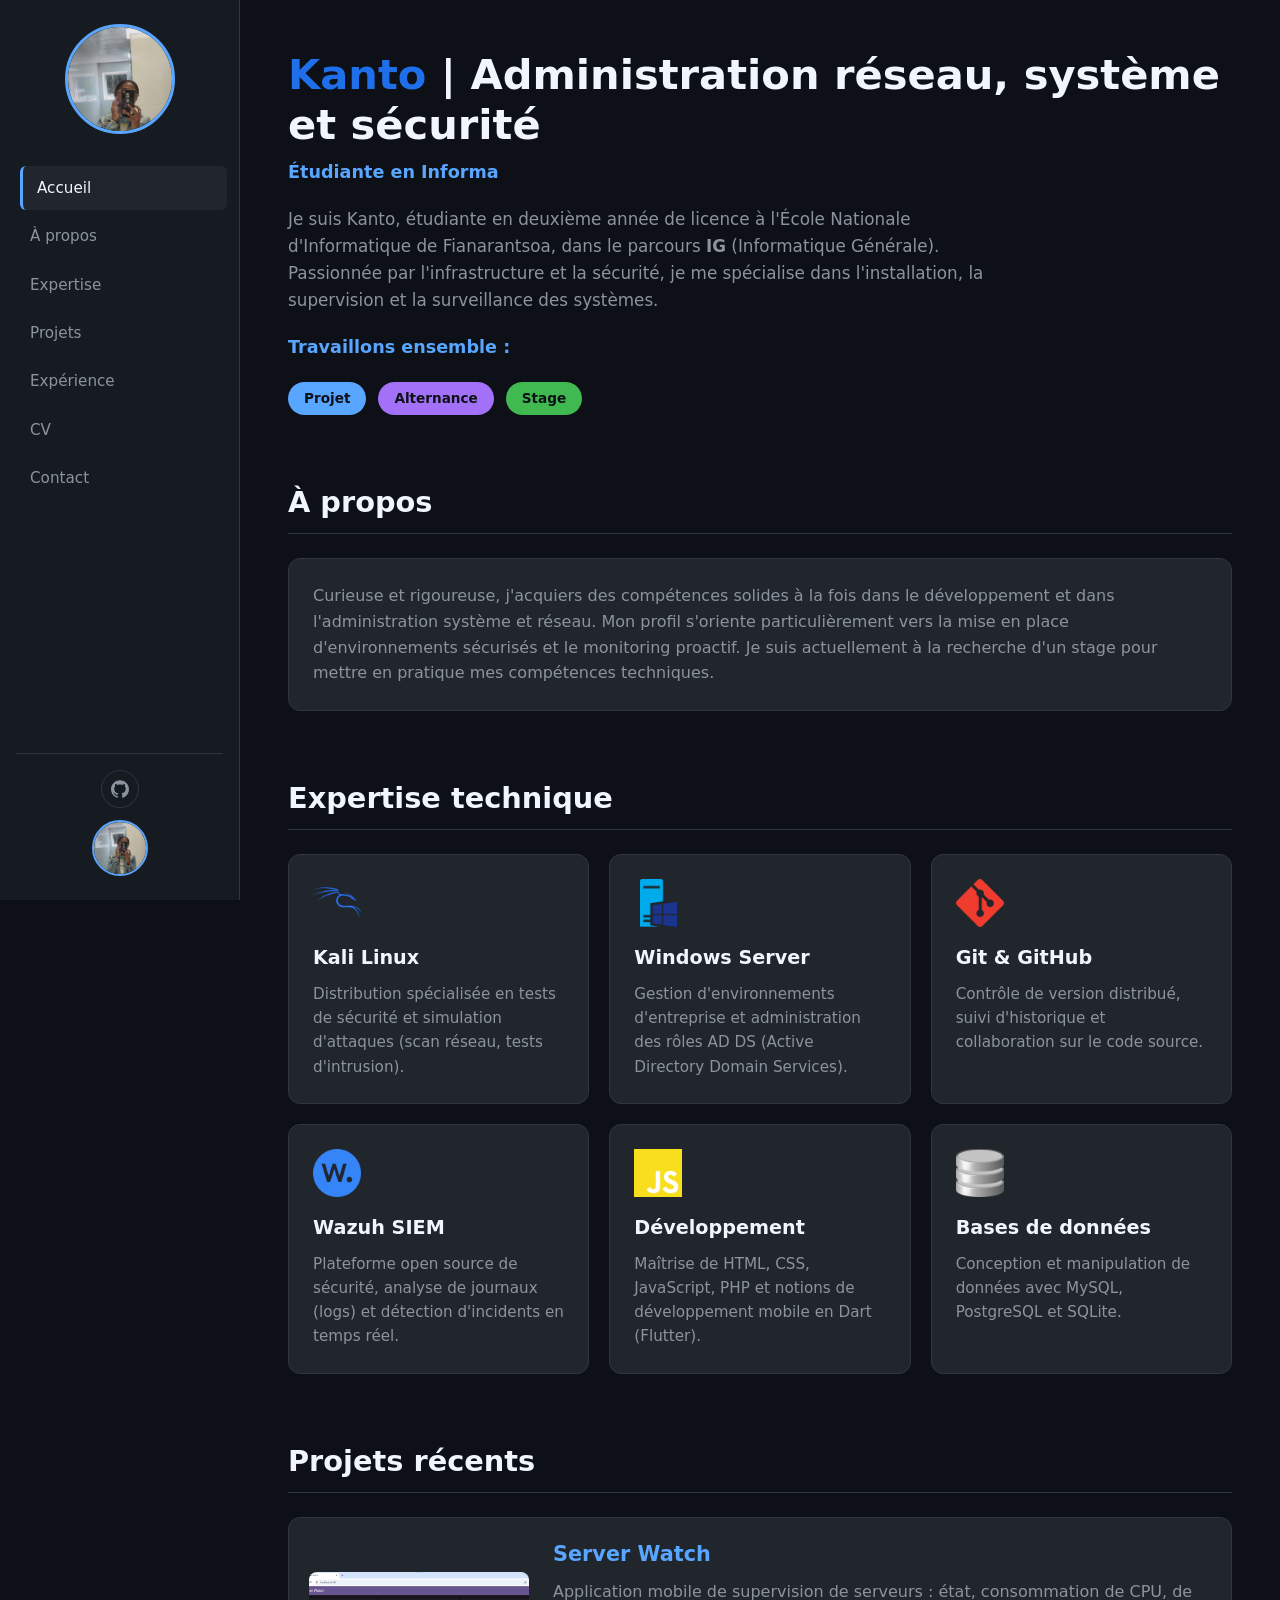
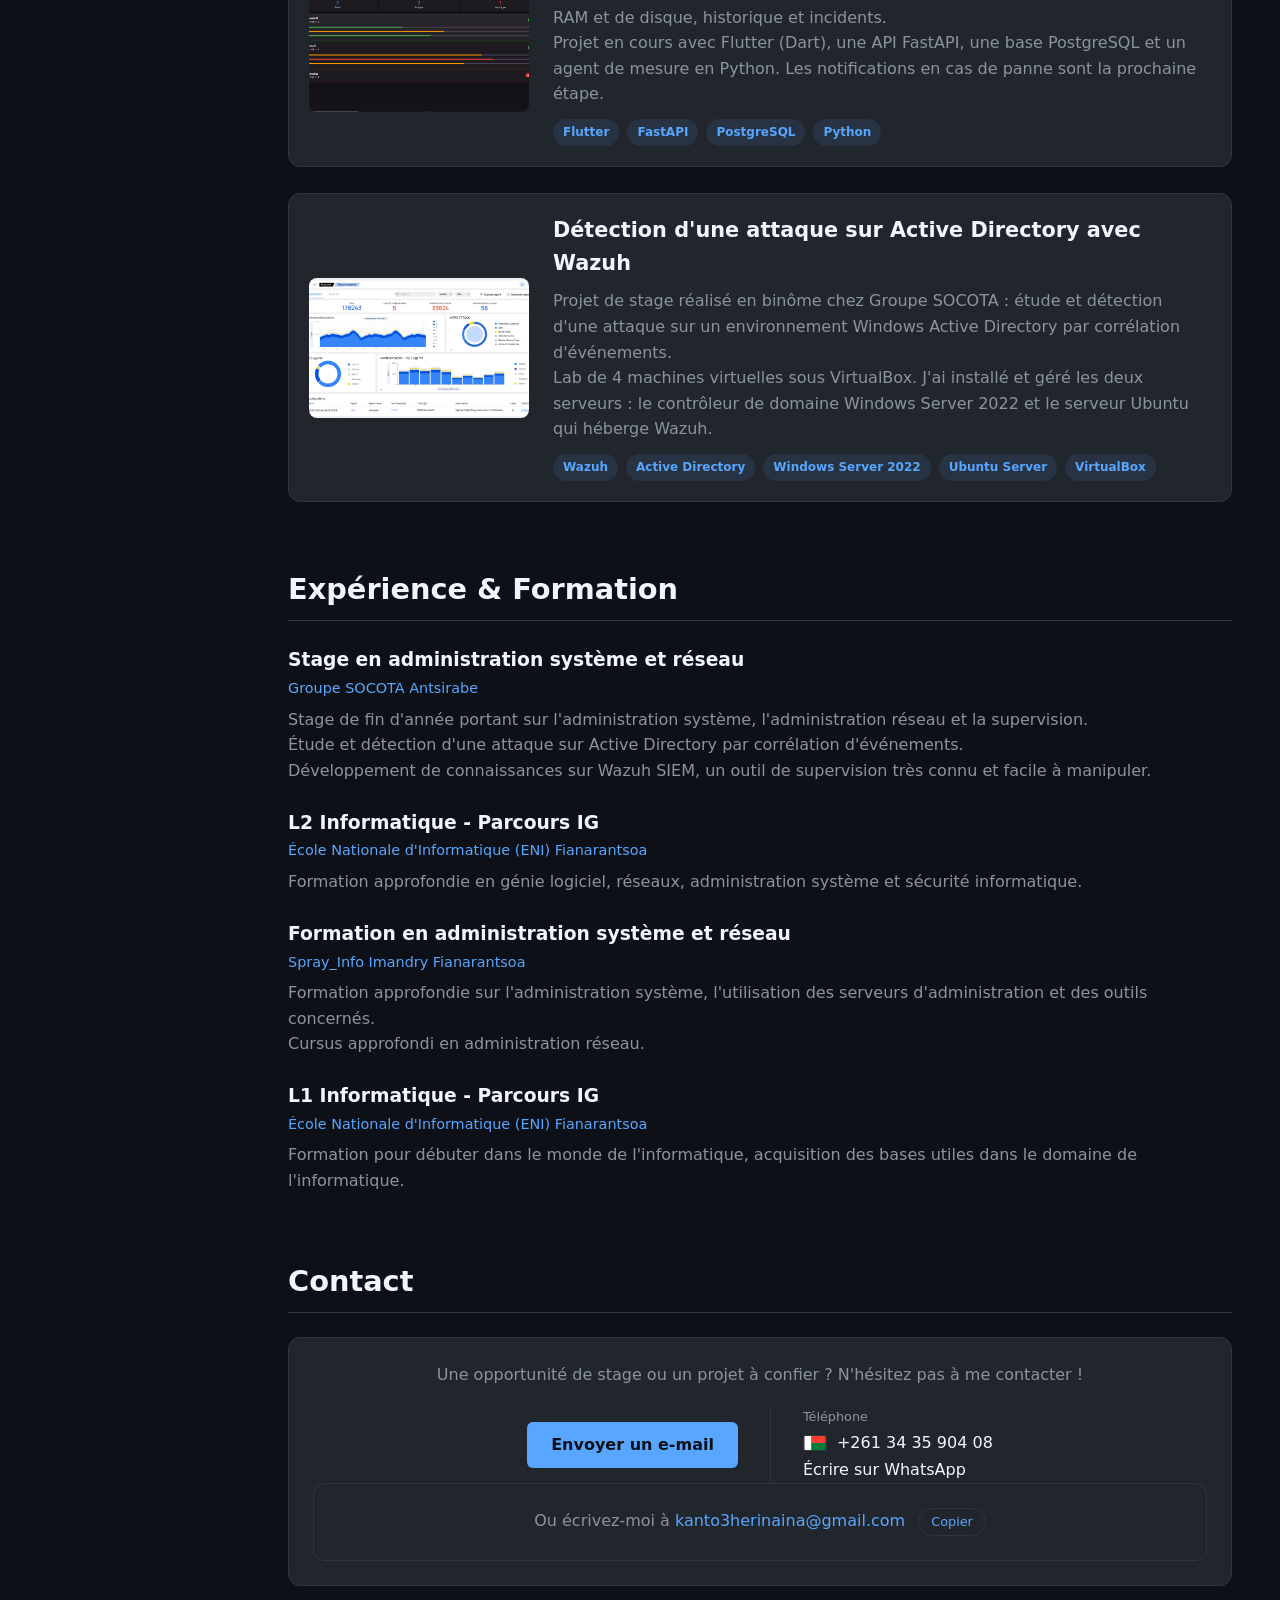
==== index.html @ 4fb8e16c "Modification avant publication" ====
<!doctype html>
<html lang="fr">
  <head>
    <meta charset="UTF-8" />
    <meta name="viewport" content="width=device-width, initial-scale=1" />
    <title>Kanto | Étudiante en Administration Système & Réseau</title>
    <link rel="icon" type="image/png" href="source/ka.png" />
    <link rel="stylesheet" href="style.css" />
  </head>
  <body>
    <!-- ===== BARRE LATÉRALE ===== -->
    <aside class="sidebar">
      <div class="sidebar-top">
        <div class="logo-name">
          <button
            class="photo-btn"
            id="photo-profil"
            aria-label="Agrandir ma photo"
          >
            <img
              src="source/photo.jpg"
              alt="Portrait de Kanto"
              class="photo"
            />
          </button>
        </div>
        <nav>
          <ul>
            <li><a href="#accueil" class="nav-link active">Accueil</a></li>
            <li><a href="#apropos" class="nav-link">À propos</a></li>
            <li><a href="#expertise" class="nav-link">Expertise</a></li>
            <li><a href="#projets" class="nav-link">Projets</a></li>
            <li><a href="#experience" class="nav-link">Expérience</a></li>
            <li><a href="source/CV.pdf" target="_blank">CV</a></li>
            <li><a href="#contact" class="nav-link">Contact</a></li>
          </ul>
        </nav>
      </div>

      <div class="sidebar-bottom">
        <ul class="social-links">
          <li>
            <a
              href="https://github.com/Sarindra20"
              target="_blank"
              rel="noopener"
              aria-label="GitHub"
            >
              <svg viewBox="0 0 24 24" aria-hidden="true">
                <path
                  d="M12 .297c-6.63 0-12 5.373-12 12 0 5.303 3.438 9.8 8.205 11.385.6.113.82-.258.82-.577 0-.285-.01-1.04-.015-2.04-3.338.724-4.042-1.61-4.042-1.61C4.422 18.07 3.633 17.7 3.633 17.7c-1.087-.744.084-.729.084-.729 1.205.084 1.838 1.236 1.838 1.236 1.07 1.835 2.809 1.305 3.495.998.108-.776.417-1.305.76-1.605-2.665-.3-5.466-1.332-5.466-5.93 0-1.31.465-2.38 1.235-3.22-.135-.303-.54-1.523.105-3.176 0 0 1.005-.322 3.3 1.23.96-.267 1.98-.399 3-.405 1.02.006 2.04.138 3 .405 2.28-1.552 3.285-1.23 3.285-1.23.645 1.653.24 2.873.12 3.176.765.84 1.23 1.91 1.23 3.22 0 4.61-2.805 5.625-5.475 5.92.42.36.81 1.096.81 2.22 0 1.606-.015 2.896-.015 3.286 0 .315.21.69.825.57C20.565 22.092 24 17.592 24 12.297c0-6.627-5.373-12-12-12"
                />
              </svg>
            </a>
          </li>
        </ul>
        <img src="source/photo.jpg" alt="Portrait de Kanto" />
      </div>
    </aside>

    <!-- ===== CONTENU PRINCIPAL ===== -->
    <main>
      <header id="accueil" class="hero-section">
        <h1>
          <span class="span">Kanto</span> | Administration réseau, système et
          sécurité
        </h1>
        <p class="subtitle" id="typing-text"></p>
        <p class="bio">
          Je suis Kanto, étudiante en deuxième année de licence à l'École
          Nationale d'Informatique de Fianarantsoa, dans le parcours
          <strong>IG</strong> (Informatique Générale). Passionnée par l'infrastructure et la sécurité, je me
          spécialise dans l'installation, la supervision et la surveillance des
          systèmes.
        </p>
        <div class="devise-bloc">
          <p class="devise-titre">Travaillons ensemble :</p>
          <div class="devise-boutons">
            <button class="btn-choix btn-projet" data-type="projet">
              Projet
            </button>
            <button class="btn-choix btn-alternance" data-type="alternance">
              Alternance
            </button>
            <button class="btn-choix btn-stage" data-type="stage">Stage</button>
          </div>
        </div>
      </header>

      <section id="apropos" class="reveal">
        <h2>À propos</h2>
        <div class="about-card">
          <p>
            Curieuse et rigoureuse, j'acquiers des compétences solides à la fois
            dans le développement et dans l'administration système et réseau.
            Mon profil s'oriente particulièrement vers la mise en place
            d'environnements sécurisés et le monitoring proactif. Je suis
            actuellement à la recherche d'un stage pour mettre en pratique mes
            compétences techniques.
          </p>
        </div>
      </section>

      <section id="expertise" class="reveal">
        <h2>Expertise technique</h2>

        <div class="grid">
          <article class="card">
            <img src="source/kali-linux (1).png" alt="Kali Linux" />
            <h3>Kali Linux</h3>
            <p>
              Distribution spécialisée en tests de sécurité et simulation
              d'attaques (scan réseau, tests d'intrusion).
            </p>
          </article>

          <article class="card">
            <img src="source/WS.png" alt="Windows Server" />
            <h3>Windows Server</h3>
            <p>
              Gestion d'environnements d'entreprise et administration des rôles
              AD DS (Active Directory Domain Services).
            </p>
          </article>

          <article class="card">
            <img src="source/git.png" alt="Git & GitHub" />
            <h3>Git & GitHub</h3>
            <p>
              Contrôle de version distribué, suivi d'historique et collaboration
              sur le code source.
            </p>
          </article>

          <article class="card">
            <img src="source/wazuh.png" alt="Wazuh" />
            <h3>Wazuh SIEM</h3>
            <p>
              Plateforme open source de sécurité, analyse de journaux (logs) et
              détection d'incidents en temps réel.
            </p>
          </article>

          <article class="card">
            <img src="source/javascript-light.png" alt="Développement" />
            <h3>Développement</h3>
            <p>
              Maîtrise de HTML, CSS, JavaScript, PHP et notions de développement
              mobile en Dart (Flutter).
            </p>
          </article>

          <article class="card">
            <img src="source/sqlitebrowser.png" alt="Bases de données" />
            <h3>Bases de données</h3>
            <p>
              Conception et manipulation de données avec MySQL, PostgreSQL et
              SQLite.
            </p>
          </article>
        </div>
      </section>

      <section id="projets" class="reveal">
        <h2>Projets récents</h2>

        <article class="project">
          <a href="server-watch.html">
            <img
              src="source/AppercuSW.png"
              alt="Aperçu du projet Server Watch"
            />
          </a>
          <div class="project-info">
            <h3><a href="server-watch.html">Server Watch</a></h3>
            <p>
              Application mobile de supervision de serveurs : état, consommation
              de CPU, de RAM et de disque, historique et incidents.
              <br />
              Projet en cours avec Flutter (Dart), une API FastAPI, une base
              PostgreSQL et un agent de mesure en Python. Les notifications en
              cas de panne sont la prochaine étape.
            </p>
            <div class="tags">
              <span>Flutter</span>
              <span>FastAPI</span>
              <span>PostgreSQL</span>
              <span>Python</span>
            </div>
          </div>
        </article>
        <br />
        <article class="project">
          <img
            src="source/wazuhD.png"
            alt="Tableau de bord Wazuh pendant la détection d'une attaque"
          />
          <div class="project-info">
            <h3>Détection d'une attaque sur Active Directory avec Wazuh</h3>
            <p>
              Projet de stage réalisé en binôme chez Groupe SOCOTA : étude et
              détection d'une attaque sur un environnement Windows Active
              Directory par corrélation d'événements.
              <br />
              Lab de 4 machines virtuelles sous VirtualBox. J'ai installé et
              géré les deux serveurs : le contrôleur de domaine Windows Server
              2022 et le serveur Ubuntu qui héberge Wazuh.
            </p>
            <div class="tags">
              <span>Wazuh</span>
              <span>Active Directory</span>
              <span>Windows Server 2022</span>
              <span>Ubuntu Server</span>
              <span>VirtualBox</span>
            </div>
          </div>
        </article>
      </section>

      <section id="experience" class="reveal">
        <h2>Expérience & Formation</h2>
        <div class="timeline">
          <div class="timeline-item" style="margin-bottom: 24px">
            <h3>Stage en administration système et réseau</h3>
            <a href="http://www.groupesocota.com">
              <span class="date" style="color: var(--accent); font-size: 0.9rem"
                >Groupe SOCOTA Antsirabe</span
              >
            </a>
            <p style="color: var(--texte-doux); margin-top: 6px">
              Stage de fin d'année portant sur l'administration système,
              l'administration réseau et la supervision.
              <br />
              Étude et détection d'une attaque sur Active Directory par
              corrélation d'événements.
              <br />
              Développement de connaissances sur Wazuh SIEM, un outil de
              supervision très connu et facile à manipuler.
            </p>
          </div>

          <div class="timeline-item" style="margin-bottom: 24px">
            <h3>L2 Informatique - Parcours IG</h3>
            <a href="https://eni.mg/">
              <span class="date" style="color: var(--accent); font-size: 0.9rem"
                >École Nationale d'Informatique (ENI) Fianarantsoa</span
              >
            </a>
            <p style="color: var(--texte-doux); margin-top: 6px">
              Formation approfondie en génie logiciel, réseaux, administration
              système et sécurité informatique.
            </p>
          </div>

          <div class="timeline-item" style="margin-bottom: 24px">
            <h3>Formation en administration système et réseau</h3>
            <span class="date" style="color: var(--accent); font-size: 0.9rem"
              >Spray_Info Imandry Fianarantsoa</span
            >
            <p style="color: var(--texte-doux); margin-top: 6px">
              Formation approfondie sur l'administration système, l'utilisation
              des serveurs d'administration et des outils concernés.
              <br />Cursus approfondi en administration réseau.
            </p>
          </div>

          <div class="timeline-item">
            <h3>L1 Informatique - Parcours IG</h3>
            <a href="https://eni.mg/">
              <span class="date" style="color: var(--accent); font-size: 0.9rem"
                >École Nationale d'Informatique (ENI) Fianarantsoa</span
              >
            </a>
            <p style="color: var(--texte-doux); margin-top: 6px">
              Formation pour débuter dans le monde de l'informatique,
              acquisition des bases utiles dans le domaine de l'informatique.
            </p>
          </div>
        </div>
      </section>

      <section id="contact" class="reveal">
        <h2>Contact</h2>
        <div class="contact-box">
          <p>
            Une opportunité de stage ou un projet à confier ? N'hésitez pas à me
            contacter !
          </p>

          <div class="contact-actions">
            <a href="mailto:kanto@gmail.com" class="btn-contact"
              >Envoyer un e-mail</a
            >
            <div class="tel_class">
              <span>Téléphone</span>

              <a href="tel:+261343590408">
                <svg
                  class="flag"
                  viewBox="0 0 30 20"
                  aria-label="Drapeau de Madagascar"
                  role="img"
                >
                  <rect width="10" height="20" fill="#ffffff" />
                  <rect x="10" width="20" height="10" fill="#fc3d32" />
                  <rect x="10" y="10" width="20" height="10" fill="#007e3a" />
                </svg>
                +261 34 35 904 08
              </a>

              <!-- <a href="tel:+261331815245">
                <svg
                  class="flag"
                  viewBox="0 0 30 20"
                  aria-label="Drapeau de Madagascar"
                  role="img"
                >
                  <rect width="10" height="20" fill="#ffffff" />
                  <rect x="10" width="20" height="10" fill="#fc3d32" />
                  <rect x="10" y="10" width="20" height="10" fill="#007e3a" />
                </svg>
                +261 33 18 152 45
              </a> -->
              <a
                href="https://wa.me/261343590408"
                target="_blank"
                rel="noopener"
                class="btn-whatsapp"
              >
                Écrire sur WhatsApp
              </a>
            </div>
          </div>

          <div class="contact-box">
            <p class="contact-secours">
              Ou écrivez-moi à
              <a href="mailto:kanto3heriniaina@gmail.com" id="adresse-mail"
                >kanto3herinaina@gmail.com</a
              >
              <button type="button" id="copier-mail" class="btn-copier">
                Copier
              </button>
            </p>
          </div>
        </div>
      </section>
    </main>
    <dialog id="photo-modal" class="photo-modal" aria-label="Photo agrandie">
      <button class="photo-close" aria-label="Fermer">×</button>
      <img src="source/photo.jpg" alt="Portrait de Kanto" />
    </dialog>
    <dialog
      id="contact-modal"
      class="contact-modal"
      aria-labelledby="modal-titre"
    >
      <div class="modal-contenu">
        <button type="button" class="modal-close" aria-label="Fermer">×</button>
        <h3 id="modal-titre"></h3>
        <p id="modal-intro"></p>
        <form id="modal-form">
          <div id="modal-champs"></div>
          <button type="submit" class="btn-contact">Préparer mon e-mail</button>
        </form>
      </div>
    </dialog>
    <!-- Fichier JavaScript externe -->
    <script src="script.js"></script>
  </body>
</html>
---- style.css ----
/* ===== 1. VARIABLES & CONFIGURATION ===== */
:root {
  --fond: #0d1117;
  --fond-barre: #161b22;
  --carte: #21262d;
  --bordure: #30363d;
  --texte: #f0f6fc;
  --texte-doux: #8b949e;
  --accent: #58a6ff;
  --accent-hover: #1f6feb;
  --largeur-barre: 240px;
}
.span {
  color: #1f6feb;
}
/* ===== 2. BASE ===== */
* {
  box-sizing: border-box;
  margin: 0;
  padding: 0;
}

html {
  scroll-behavior: smooth;
}

body {
  background: var(--fond);
  color: var(--texte);
  font-family:
    "Segoe UI",
    system-ui,
    -apple-system,
    sans-serif;
  line-height: 1.6;
}

a {
  color: var(--accent);
  text-decoration: none;
}

a:hover {
  text-decoration: underline;
}

img {
  max-width: 100%;
  display: block;
}

ul {
  list-style: none;
}

/* ===== 3. BARRE LATÉRALE ===== */
.sidebar {
  position: fixed;
  top: 0;
  left: 0;
  width: var(--largeur-barre);
  height: 100vh;
  background: var(--fond-barre);
  border-right: 1px solid var(--bordure);
  display: flex;
  flex-direction: column;
  justify-content: space-between;
  padding: 24px 16px;
  z-index: 100;
}

.logo-name {
  font-size: 1.25rem;
  font-weight: bold;
  color: var(--texte);
  margin-bottom: 32px;
  text-align: center;
  letter-spacing: 1px;
}
.photo {
  width: 110px;
  height: 110px;
  border-radius: 50%; /* forme ronde */
  object-fit: cover; /* remplit le cercle sans déformer la photo */
  object-position: center top; /* garde le visage cadré en haut */
  border: 3px solid var(--accent);
  margin: 0 auto; /* centre la photo dans la barre */
}

.sidebar nav li a {
  display: block;
  padding: 10px 14px;
  color: var(--texte-doux);
  font-size: 0.95rem;
  border-radius: 6px;
  margin-bottom: 4px;
  transition: all 0.2s ease;
}

.sidebar nav li a:hover,
.sidebar nav li a.active {
  color: var(--texte);
  background: var(--carte);
  text-decoration: none;
  transform: translateX(4px);
  border-left: 3px solid var(--accent);
}

.sidebar-bottom {
  text-align: center;
  border-top: 1px solid var(--bordure);
  padding-top: 16px;
}

.social-links {
  display: flex;
  justify-content: center;
  gap: 12px;
  margin-bottom: 12px;
}

.social-links a {
  font-size: 0.85rem;
  color: var(--texte-doux);
}

.social-links a:hover {
  color: var(--accent);
}
.social-links a {
  display: flex;
  align-items: center;
  justify-content: center;
  width: 38px;
  height: 38px;
  border: 1px solid var(--bordure);
  border-radius: 50%;
  transition: color 0.2s, border-color 0.2s, transform 0.2s;
}

.social-links a:hover {
  border-color: var(--accent);
  transform: translateY(-2px);
  text-decoration: none;
}

.social-links svg {
  width: 18px;
  height: 18px;
  fill: currentColor;   /* le logo prend la couleur du lien */
}
.sidebar-bottom img {
  width: 56px;
  height: 56px;
  margin: 0 auto;
  border-radius: 50%;
  object-fit: cover;
  border: 2px solid var(--accent);
}

/* ===== 4. CONTENU PRINCIPAL ===== */
main {
  margin-left: var(--largeur-barre);
  max-width: 1100px;
  padding: 50px 48px;
}

.hero-section h1 {
  font-size: clamp(1.8rem, 3.5vw, 2.6rem);
  line-height: 1.2;
  font-weight: 700;
  margin-bottom: 8px;
  color: var(--texte);
}

.subtitle {
  color: var(--accent);
  font-weight: 600;
  font-size: 1.1rem;
  margin-bottom: 20px;
  min-height: 1.6rem; /* Empêche le texte de sauter pendant l'animation */
}

.bio {
  color: var(--texte-doux);
  font-size: 1.05rem;
  max-width: 70ch;
  margin-bottom: 16px;
}

.devise {
  color: var(--accent);
  font-weight: 500;
  font-size: 1.1rem;
  margin-top: 12px;
}

section {
  margin-top: 64px;
}

h2 {
  font-size: 1.8rem;
  margin-bottom: 24px;
  border-bottom: 1px solid var(--bordure);
  padding-bottom: 8px;
}

/* ===== ANIMATION DE DÉFILEMENT (REVEAL) ===== */
.reveal {
  opacity: 0;
  transform: translateY(30px);
  transition:
    opacity 0.8s ease-out,
    transform 0.8s ease-out;
}

.reveal.active {
  opacity: 1;
  transform: translateY(0);
}

/* ===== 5. EXPERTISE : Grille de cartes ===== */
.grid {
  display: grid;
  grid-template-columns: repeat(auto-fit, minmax(280px, 1fr));
  gap: 20px;
}

.card {
  background: var(--carte);
  border: 1px solid var(--bordure);
  border-radius: 12px;
  padding: 24px;
  text-align: left;
  transition:
    transform 0.2s ease,
    border-color 0.2s ease;
}

.card:hover {
  transform: translateY(-4px);
  border-color: var(--accent);
}

.card img {
  width: 48px;
  height: 48px;
  margin-bottom: 16px;
  object-fit: contain;
}

.card h3 {
  margin-bottom: 8px;
  font-size: 1.2rem;
}

.card p {
  color: var(--texte-doux);
  font-size: 0.95rem;
}

/* ===== 6. PROJETS ===== */
.project {
  display: flex;
  gap: 24px;
  align-items: center;
  background: var(--carte);
  border: 1px solid var(--bordure);
  border-radius: 12px;
  padding: 20px;
  transition: border-color 0.2s ease;
}

.project:hover {
  border-color: var(--accent);
}

.project img {
  width: 220px;
  height: 140px;
  object-fit: cover;
  flex-shrink: 0;
  border-radius: 8px;
}

.project-info h3 {
  margin-bottom: 8px;
  font-size: 1.3rem;
}

.project-info p {
  color: var(--texte-doux);
  margin-bottom: 12px;
}

.tags {
  display: flex;
  gap: 8px;
  flex-wrap: wrap;
}

.tags span {
  background: rgba(88, 166, 255, 0.1);
  color: var(--accent);
  font-size: 0.75rem;
  padding: 4px 10px;
  border-radius: 20px;
  font-weight: 600;
}

/* ===== STYLES COMPLÉMENTAIRES ===== */
.about-card,
.contact-box {
  background: var(--carte);
  border: 1px solid var(--bordure);
  padding: 24px;
  border-radius: 12px;
  color: var(--texte-doux);
}

.contact-box {
  text-align: center;
}

.btn-contact {
  display: inline-block;
  margin-top: 16px;
  background: var(--accent);
  color: #0d1117;
  padding: 10px 24px;
  border-radius: 6px;
  font-weight: 600;
  transition: background 0.2s;
}

.btn-contact:hover {
  background: #79c0ff;
  text-decoration: none;
}
.contact-actions {
  display: flex;
  justify-content: center;
  align-items: center;
  gap: 32px;
  flex-wrap: wrap;            /* passe en colonne si l'écran est étroit */
  margin-top: 20px;
}

.contact-actions .btn-contact {
  margin-top: 0;              /* annule l'ancien espace au-dessus du bouton */
}

.tel_class {
  display: flex;
  flex-direction: column;
  gap: 2px;
  padding-left: 32px;
  border-left: 1px solid var(--bordure);   /* trait de séparation */
  text-align: left;
}

.tel_class span {
  color: var(--texte-doux);
  font-size: 0.8rem;
}

.tel_class a {
  display: flex;
  align-items: center;
  gap: 10px;                 /* espace entre le drapeau et le numéro */
  color: var(--texte);
  font-weight: 500;
}

.flag {
  width: 24px;
  height: 16px;
  border-radius: 2px;
  border: 1px solid var(--bordure);   /* le blanc reste visible sur fond sombre */
  flex-shrink: 0;
}

.tel_class a:hover {
  color: var(--accent);
}
/* ===== 7. RESPONSIVE MOBILE ===== */
@media (max-width: 890px) {
  .sidebar {
    position: sticky; /* reste collée en haut quand on défile */
    top: 0;
    width: 100%;
    height: auto;
    flex-direction: row;
    align-items: center;
    border-right: none;
    border-bottom: 1px solid var(--bordure);
    padding: 12px 20px;
    z-index: 100; /* passe au-dessus du contenu */
  }
  .photo {
    width: 44px;
    height: 44px;
    border-width: 2px;
  }
  /* évite que le titre d'une section soit caché sous la barre après un clic sur le menu */
  section,
  header {
    scroll-margin-top: 90px;
  }
  .logo-name {
    margin-bottom: 0;
  }

  .sidebar nav ul {
    display: flex;
    gap: 12px;
    flex-wrap: wrap;
  }

  .sidebar-bottom {
    display: none;
  }

  main {
    margin-left: 0;
    padding: 32px 20px;
  }

  .project {
    flex-direction: column;
    align-items: flex-start;
  }

  .project img {
    width: 100%;
    height: auto;
  }

    .project > a {
    width: 100%;
  }
}
.project > a {
  flex-shrink: 0;
}
/* ===== PHOTO AGRANDIE ===== */
.photo-btn {
  display: block;
  margin: 0 auto;
  padding: 0;
  background: none;
  border: none;
  border-radius: 50%;
  cursor: zoom-in;
}

.photo-btn:focus-visible {
  outline: 2px solid var(--accent);
  outline-offset: 4px;
}

.photo-modal {
  margin: auto;          /* nécessaire : ton reset "* { margin: 0 }" le décale sinon */
  padding: 0;
  border: none;
  background: transparent;
  overflow: visible;     /* laisse le bouton de fermeture dépasser du cadre */
}

.photo-modal::backdrop {
  background: rgba(0, 0, 0, 0.8);
}

.photo-modal img {
  display: block;
  width: min(90vw, 420px);
  max-height: 80vh;
  object-fit: cover;
  border-radius: 16px;
  border: 3px solid var(--accent);
}

.photo-close {
  position: absolute;
  top: -14px;
  right: -14px;
  width: 36px;
  height: 36px;
  border-radius: 50%;
  border: 1px solid var(--bordure);
  background: var(--carte);
  color: var(--texte);
  font-size: 1.4rem;
  line-height: 1;
  cursor: pointer;
  transition: color 0.2s, border-color 0.2s;
}

.photo-close:hover,
.photo-close:focus-visible {
  color: var(--accent);
  border-color: var(--accent);
}
/* ===== BOUTONS PROJET / ALTERNANCE / STAGE ===== */
.devise-bloc {
  margin-top: 20px;
}

.devise-titre {
  color: var(--accent);
  font-weight: 600;
  font-size: 1.1rem;
  margin-bottom: 20px;
}

.devise-boutons {
  display: flex;
  flex-wrap: wrap;
  gap: 12px;
}

.btn-choix {
  padding: 6px 16px;
  border: none;
  border-radius: 999px;
  font: inherit;
  font-size: 0.85rem;
  font-weight: 600;
  color: #0d1117;
  cursor: pointer;
  transition: transform 0.2s, box-shadow 0.2s;
}

.btn-choix:hover {
  transform: translateY(-3px);
}

.btn-choix:focus-visible {
  outline: 2px solid var(--texte);
  outline-offset: 3px;
}

.btn-projet     { background: #58a6ff; }
.btn-alternance { background: #a371f7; }
.btn-stage      { background: #3fb950; }

.btn-projet:hover     { box-shadow: 0 6px 18px rgba(88, 166, 255, 0.35); }
.btn-alternance:hover { box-shadow: 0 6px 18px rgba(163, 113, 247, 0.35); }
.btn-stage:hover      { box-shadow: 0 6px 18px rgba(63, 185, 80, 0.35); }

/* ===== FENÊTRE DU FORMULAIRE ===== */
.contact-modal {
  margin: auto;
  padding: 0;
  width: min(92vw, 520px);
  max-height: 90vh;
  background: var(--carte);
  color: var(--texte);
  border: 1px solid var(--bordure);
  border-radius: 14px;
  overflow: hidden;
}

.contact-modal::backdrop {
  background: rgba(0, 0, 0, 0.75);
}

.modal-contenu {
  position: relative;
  max-height: 90vh;
  overflow-y: auto;
  padding: 28px 24px 24px;
  border-top: 4px solid var(--couleur-modal, var(--accent));
}

.modal-contenu h3 {
  margin-bottom: 6px;
  padding-right: 36px;
}

#modal-intro {
  color: var(--texte-doux);
  margin-bottom: 18px;
  font-size: 0.95rem;
}

.modal-close {
  position: absolute;
  top: 14px;
  right: 14px;
  width: 34px;
  height: 34px;
  border-radius: 50%;
  border: 1px solid var(--bordure);
  background: var(--fond-barre);
  color: var(--texte);
  font-size: 1.3rem;
  line-height: 1;
  cursor: pointer;
}

.modal-close:hover,
.modal-close:focus-visible {
  color: var(--accent);
  border-color: var(--accent);
}

.champ {
  display: flex;
  flex-direction: column;
  gap: 4px;
  margin-bottom: 14px;
}

.champ label {
  font-size: 0.88rem;
  color: var(--texte-doux);
}

.champ input,
.champ textarea {
  padding: 10px 12px;
  background: var(--fond);
  color: var(--texte);
  border: 1px solid var(--bordure);
  border-radius: 8px;
  font: inherit;
}

.champ input:focus,
.champ textarea:focus {
  outline: none;
  border-color: var(--couleur-modal, var(--accent));
}

.champ textarea {
  min-height: 90px;
  resize: vertical;
}

#modal-form .btn-contact {
  border: none;
  cursor: pointer;
  font: inherit;
  font-weight: 600;
  background: var(--couleur-modal, var(--accent));
}

.btn-copier {
  margin-left: 8px;
  padding: 3px 12px;
  background: transparent;
  color: var(--accent);
  border: 1px solid var(--bordure);
  border-radius: 999px;
  font: inherit;
  font-size: 0.8rem;
  cursor: pointer;
  transition: border-color 0.2s;
}

.btn-copier:hover {
  border-color: var(--accent);
}

/* ===== LIEN WHATSAPP ===== */
.tel_class a.lien-whatsapp {
  align-self: center;           /* centre le mot dans la colonne des numéros */
  margin-top: 8px;
  color: #25d366;               /* vert de WhatsApp, pour le repérer */
  font-size: 0.9rem;
  font-weight: 600;
  text-align: center;
}

.tel_class a.lien-whatsapp:hover {
  color: #3ddc7a;
  text-decoration: underline;
}
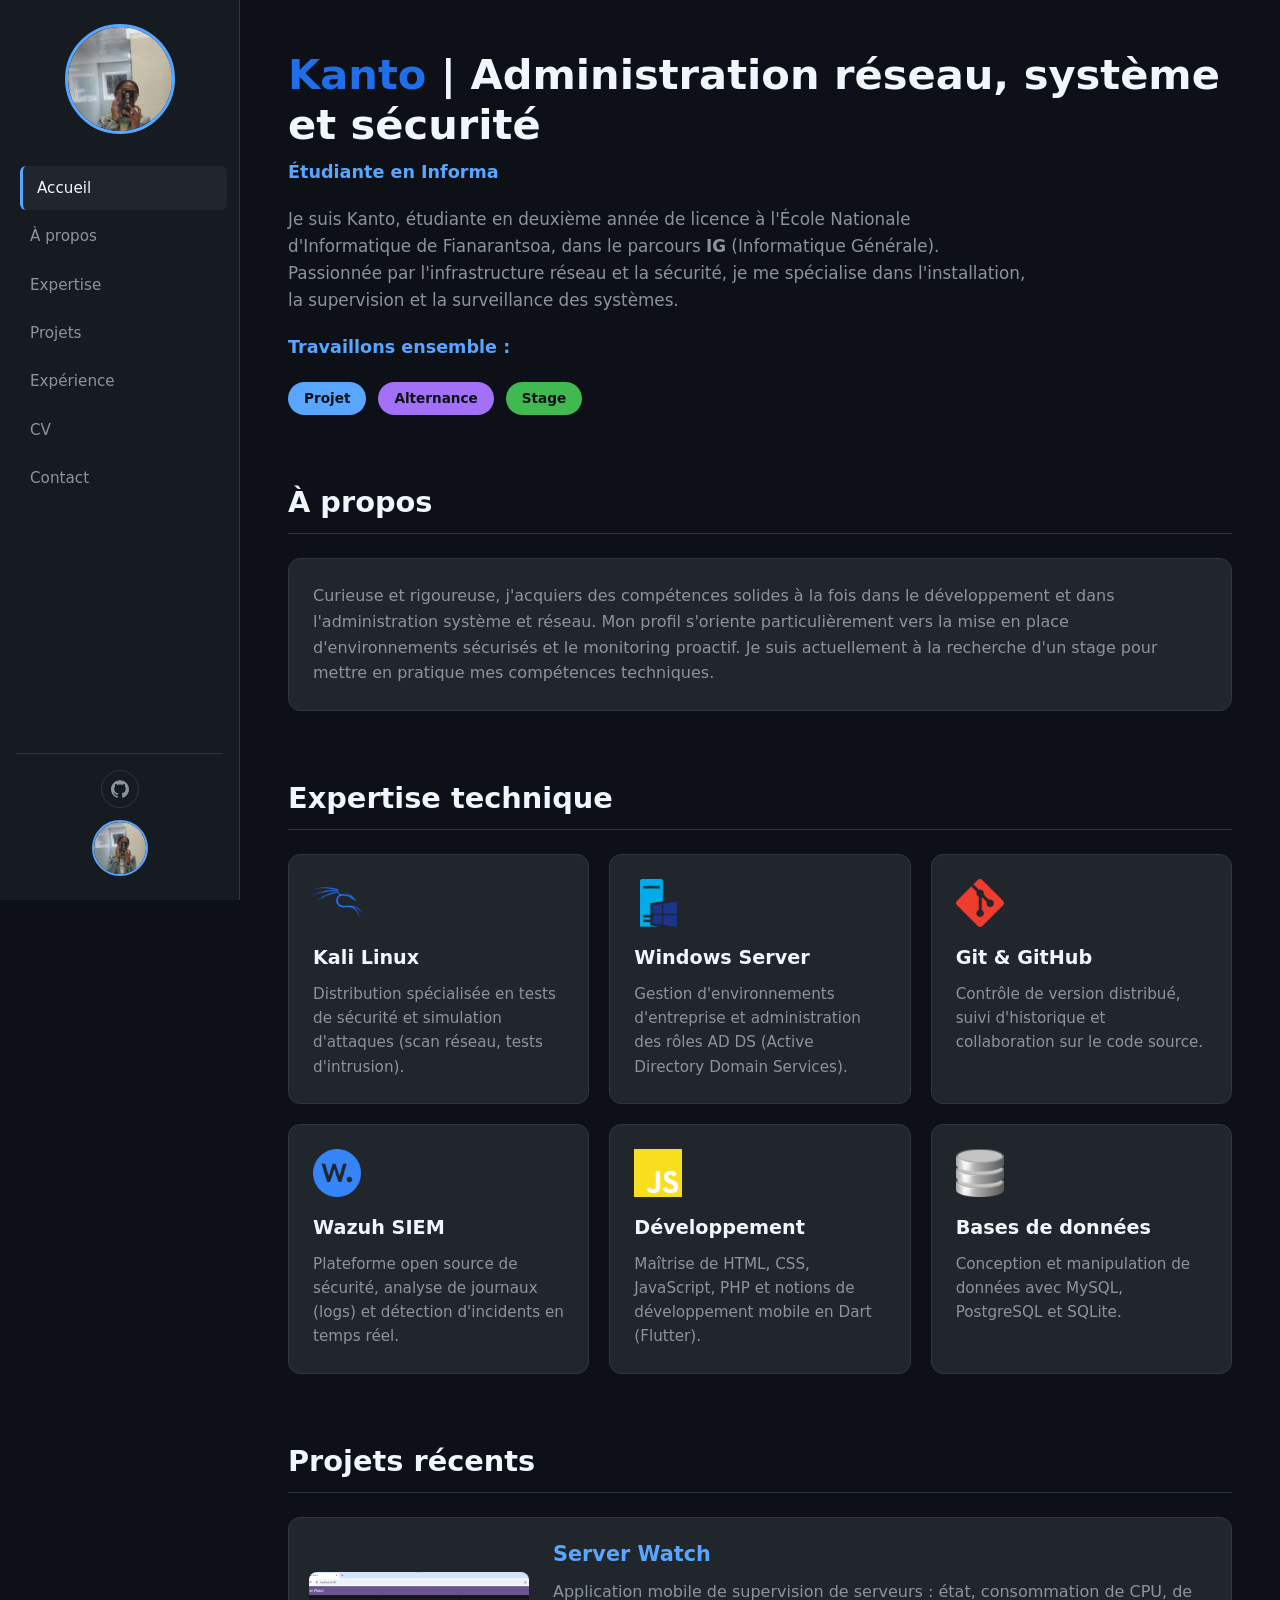
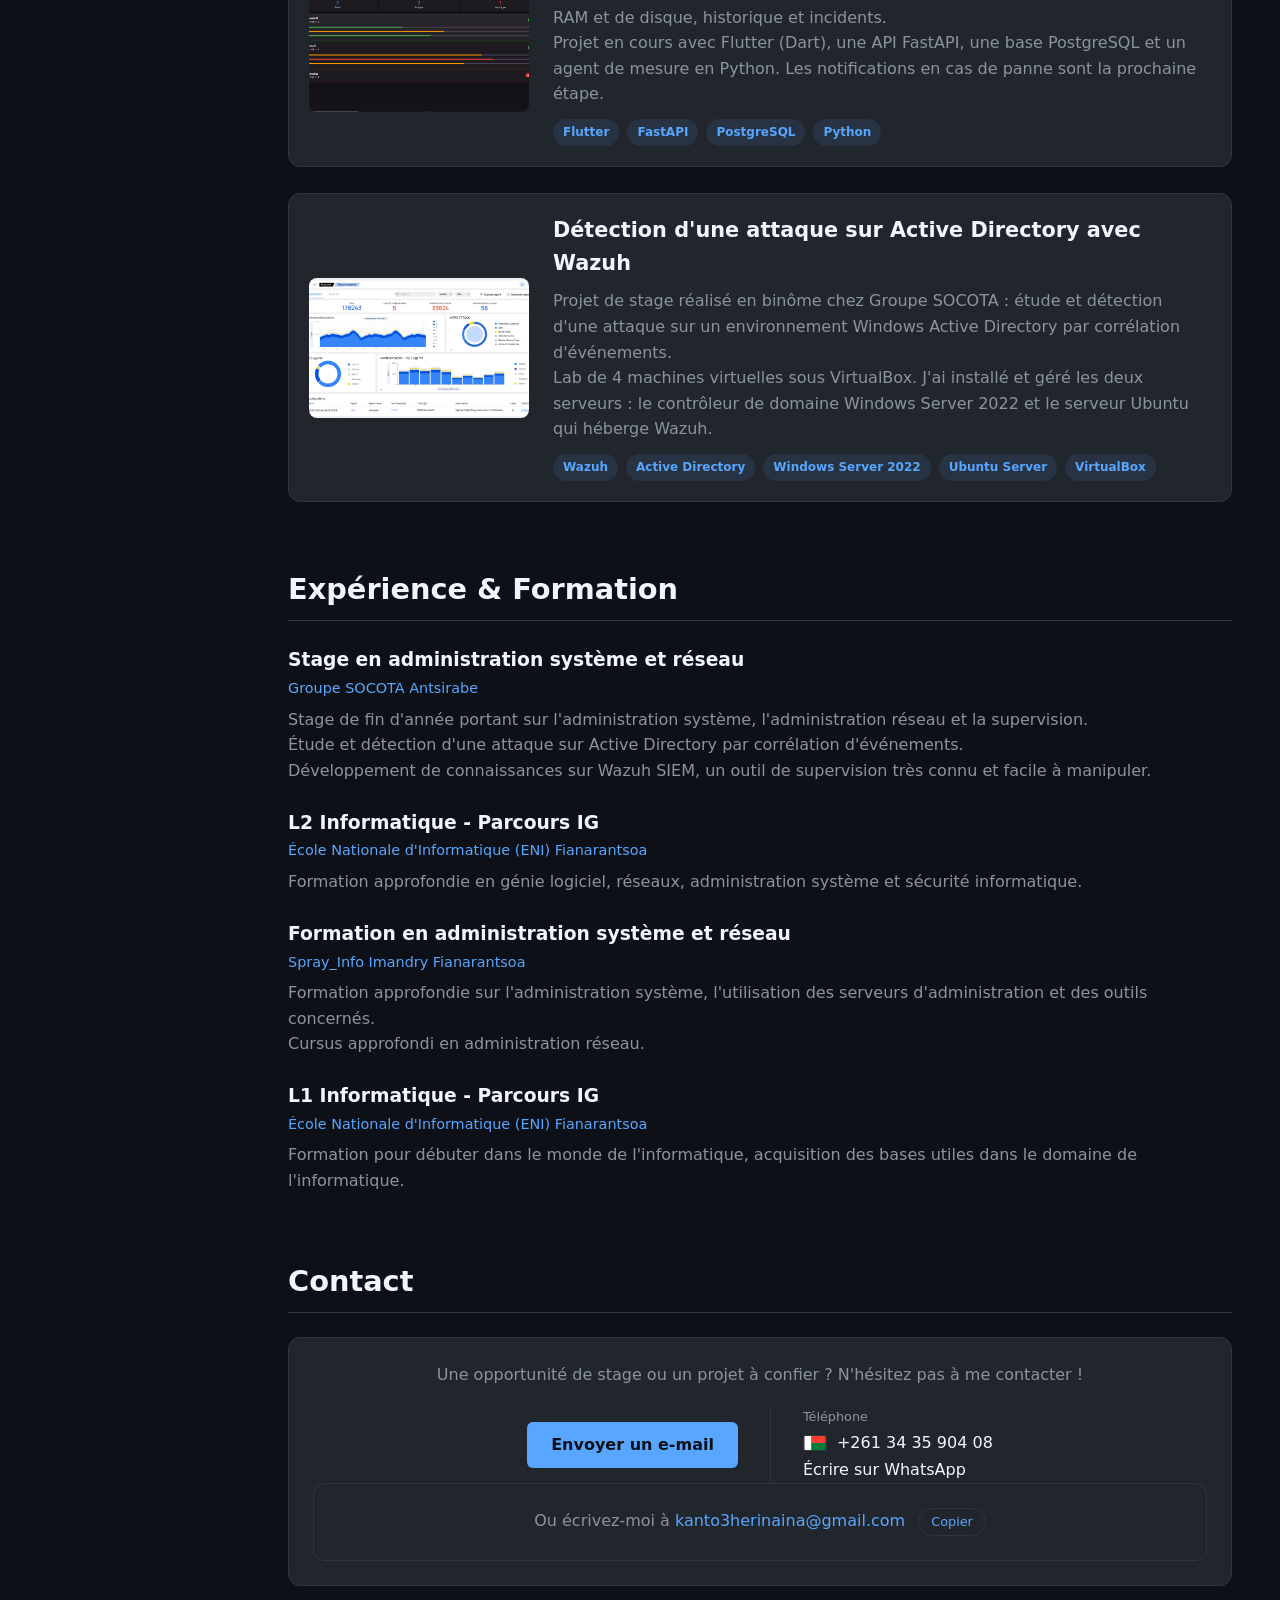
==== commit dc499917: "Modification avant publication" ====
--- a/index.html
+++ b/index.html
@@ -3,7 +3,7 @@
   <head>
     <meta charset="UTF-8" />
     <meta name="viewport" content="width=device-width, initial-scale=1" />
-    <title>Kanto | Étudiante en Administration Système & Réseau</title>
+    <title>Kanto | Étudiante en Administration Système, Réseau et Sécurité</title>
     <link rel="icon" type="image/png" href="source/ka.png" />
     <link rel="stylesheet" href="style.css" />
   </head>
@@ -69,7 +69,7 @@
         <p class="bio">
           Je suis Kanto, étudiante en deuxième année de licence à l'École
           Nationale d'Informatique de Fianarantsoa, dans le parcours
-          <strong>IG</strong> (Informatique Générale). Passionnée par l'infrastructure et la sécurité, je me
+          <strong>IG</strong> (Informatique Générale). Passionnée par l'infrastructure réseau et la sécurité, je me
           spécialise dans l'installation, la supervision et la surveillance des
           systèmes.
         </p>
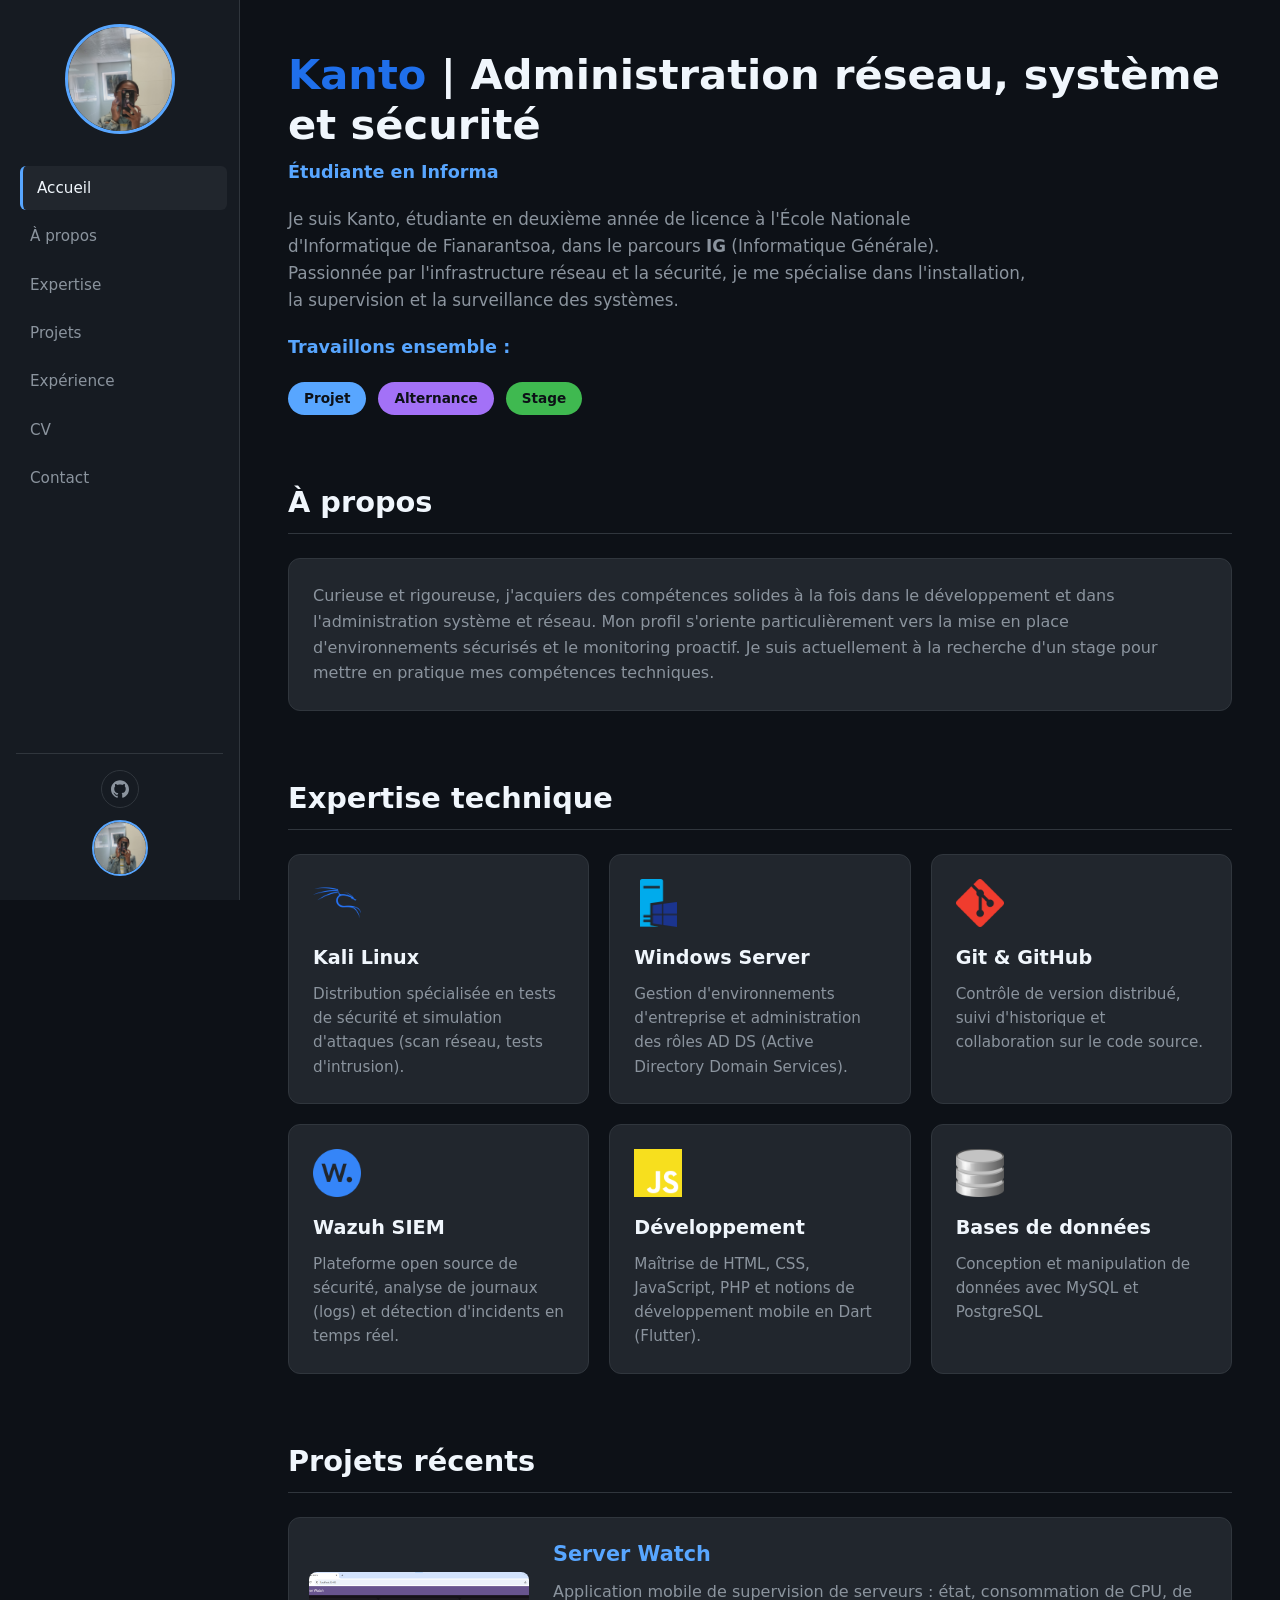
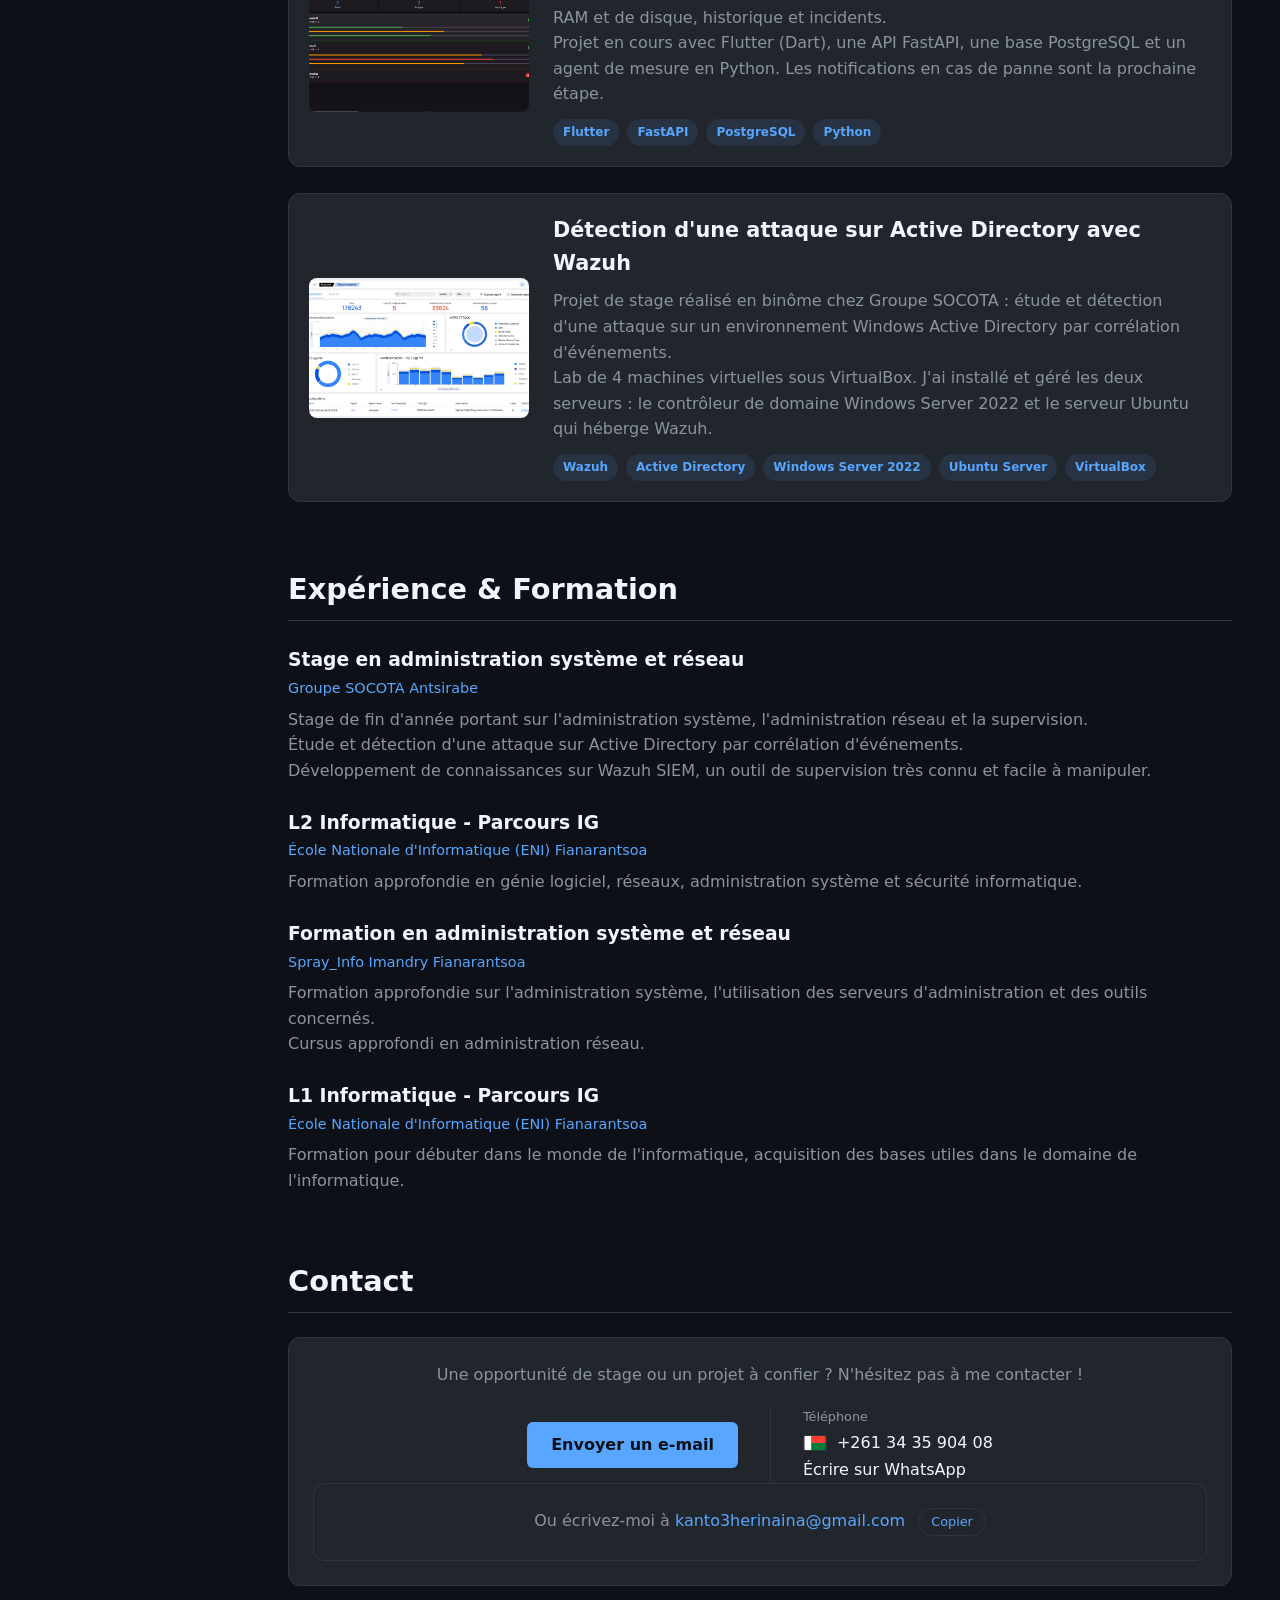
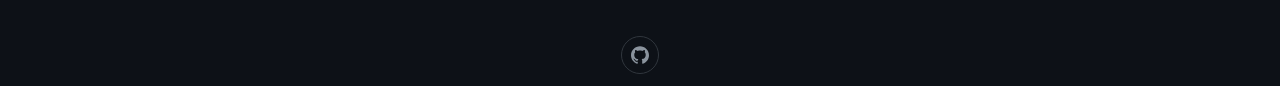
==== commit c5572cb3: "Modification respoinsive" ====
--- a/index.html
+++ b/index.html
@@ -154,8 +154,7 @@
             <img src="source/sqlitebrowser.png" alt="Bases de données" />
             <h3>Bases de données</h3>
             <p>
-              Conception et manipulation de données avec MySQL, PostgreSQL et
-              SQLite.
+              Conception et manipulation de données avec MySQL et PostgreSQL
             </p>
           </article>
         </div>
@@ -365,6 +364,25 @@
         </form>
       </div>
     </dialog>
+
+    <footer class="footer-mobile">
+  <ul class="social-links">
+    <li>
+      <a
+        href="https://github.com/Sarindra20"
+        target="_blank"
+        rel="noopener"
+        aria-label="GitHub"
+      >
+        <svg viewBox="0 0 24 24" aria-hidden="true">
+          <path
+            d="M12 .297c-6.63 0-12 5.373-12 12 0 5.303 3.438 9.8 8.205 11.385.6.113.82-.258.82-.577 0-.285-.01-1.04-.015-2.04-3.338.724-4.042-1.61-4.042-1.61C4.422 18.07 3.633 17.7 3.633 17.7c-1.087-.744.084-.729.084-.729 1.205.084 1.838 1.236 1.838 1.236 1.07 1.835 2.809 1.305 3.495.998.108-.776.417-1.305.76-1.605-2.665-.3-5.466-1.332-5.466-5.93 0-1.31.465-2.38 1.235-3.22-.135-.303-.54-1.523.105-3.176 0 0 1.005-.322 3.3 1.23.96-.267 1.98-.399 3-.405 1.02.006 2.04.138 3 .405 2.28-1.552 3.285-1.23 3.285-1.23.645 1.653.24 2.873.12 3.176.765.84 1.23 1.91 1.23 3.22 0 4.61-2.805 5.625-5.475 5.92.42.36.81 1.096.81 2.22 0 1.606-.015 2.896-.015 3.286 0 .315.21.69.825.57C20.565 22.092 24 17.592 24 12.297c0-6.627-5.373-12-12-12"
+          />
+        </svg>
+      </a>
+    </li>
+  </ul>
+</footer>
     <!-- Fichier JavaScript externe -->
     <script src="script.js"></script>
   </body>
--- a/style.css
+++ b/style.css
@@ -421,7 +421,16 @@
   .sidebar-bottom {
     display: none;
   }
-
+  .footer-mobile {
+    display: block;
+    margin-left: 0;
+    padding: 24px 20px 32px;
+    border-top: 1px solid var(--bordure);
+  }
+
+  .footer-mobile .social-links {
+    margin-bottom: 0;
+  }
   main {
     margin-left: 0;
     padding: 32px 20px;
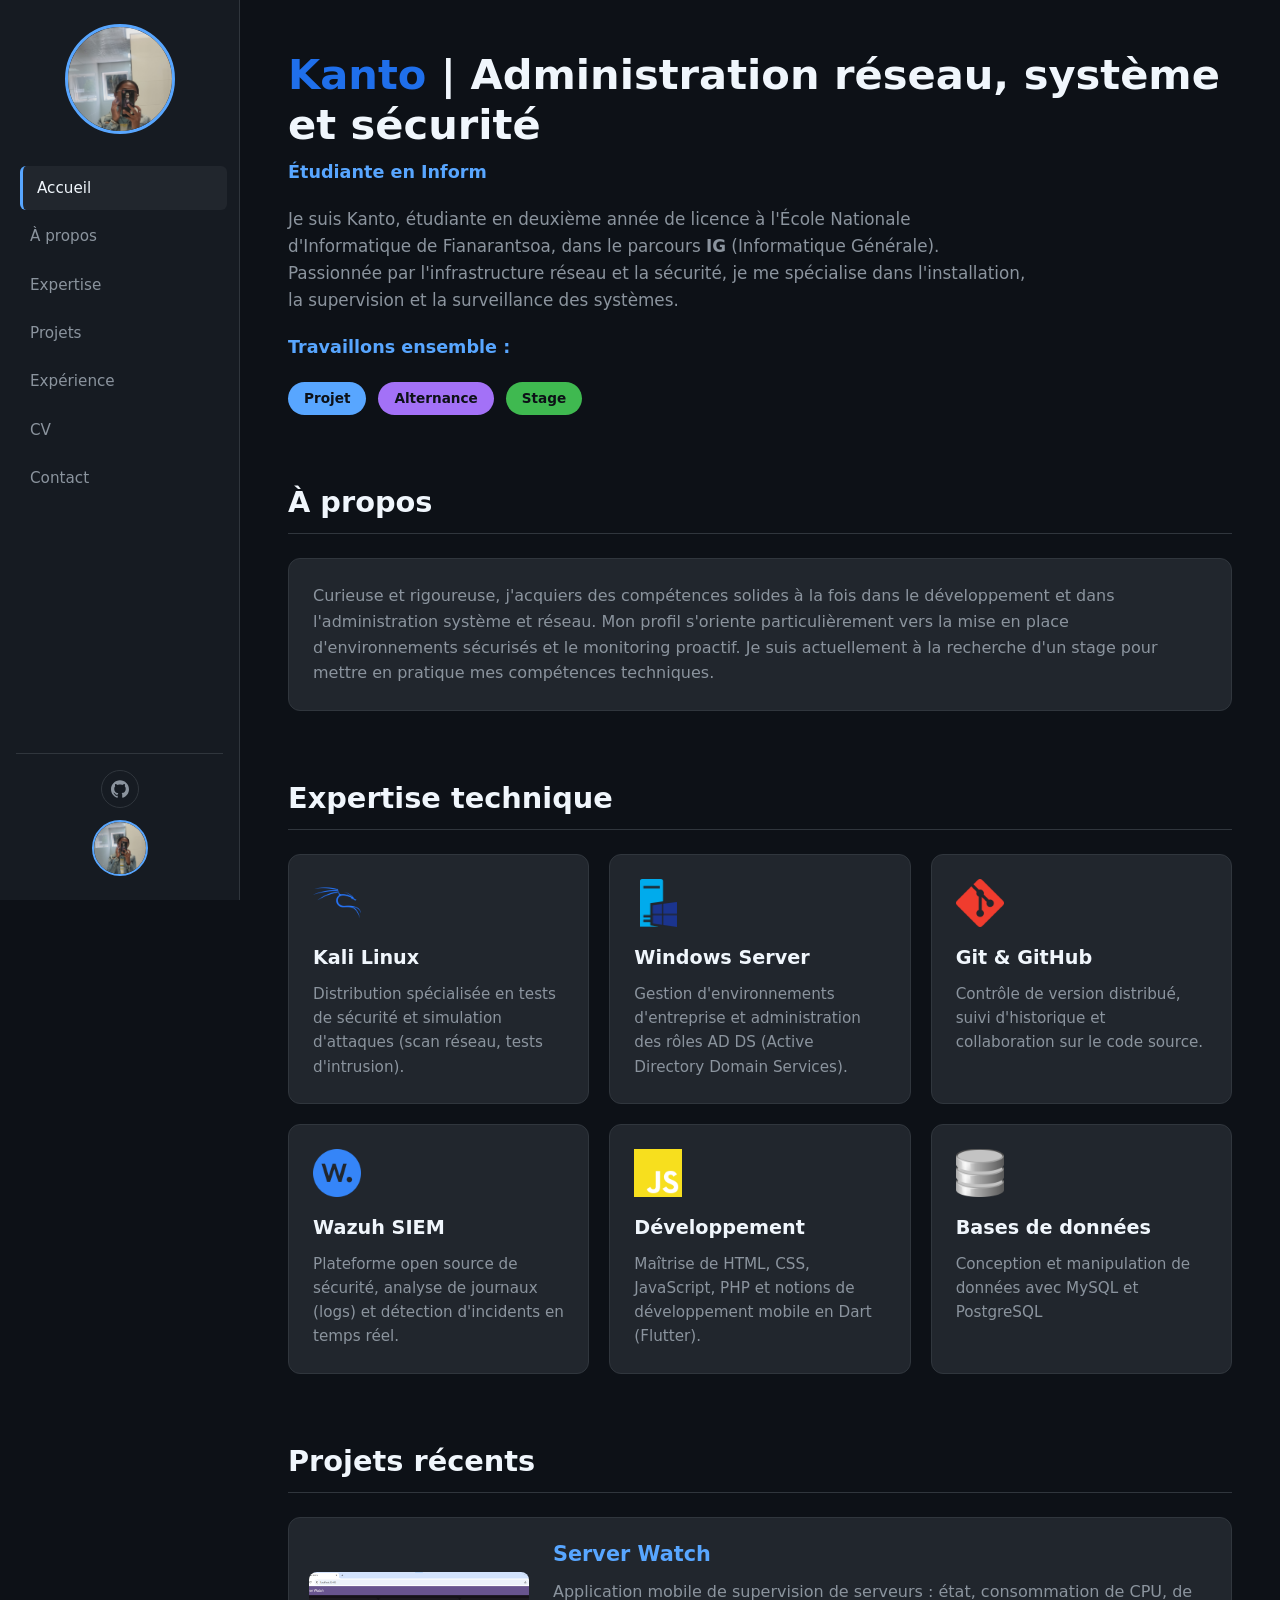
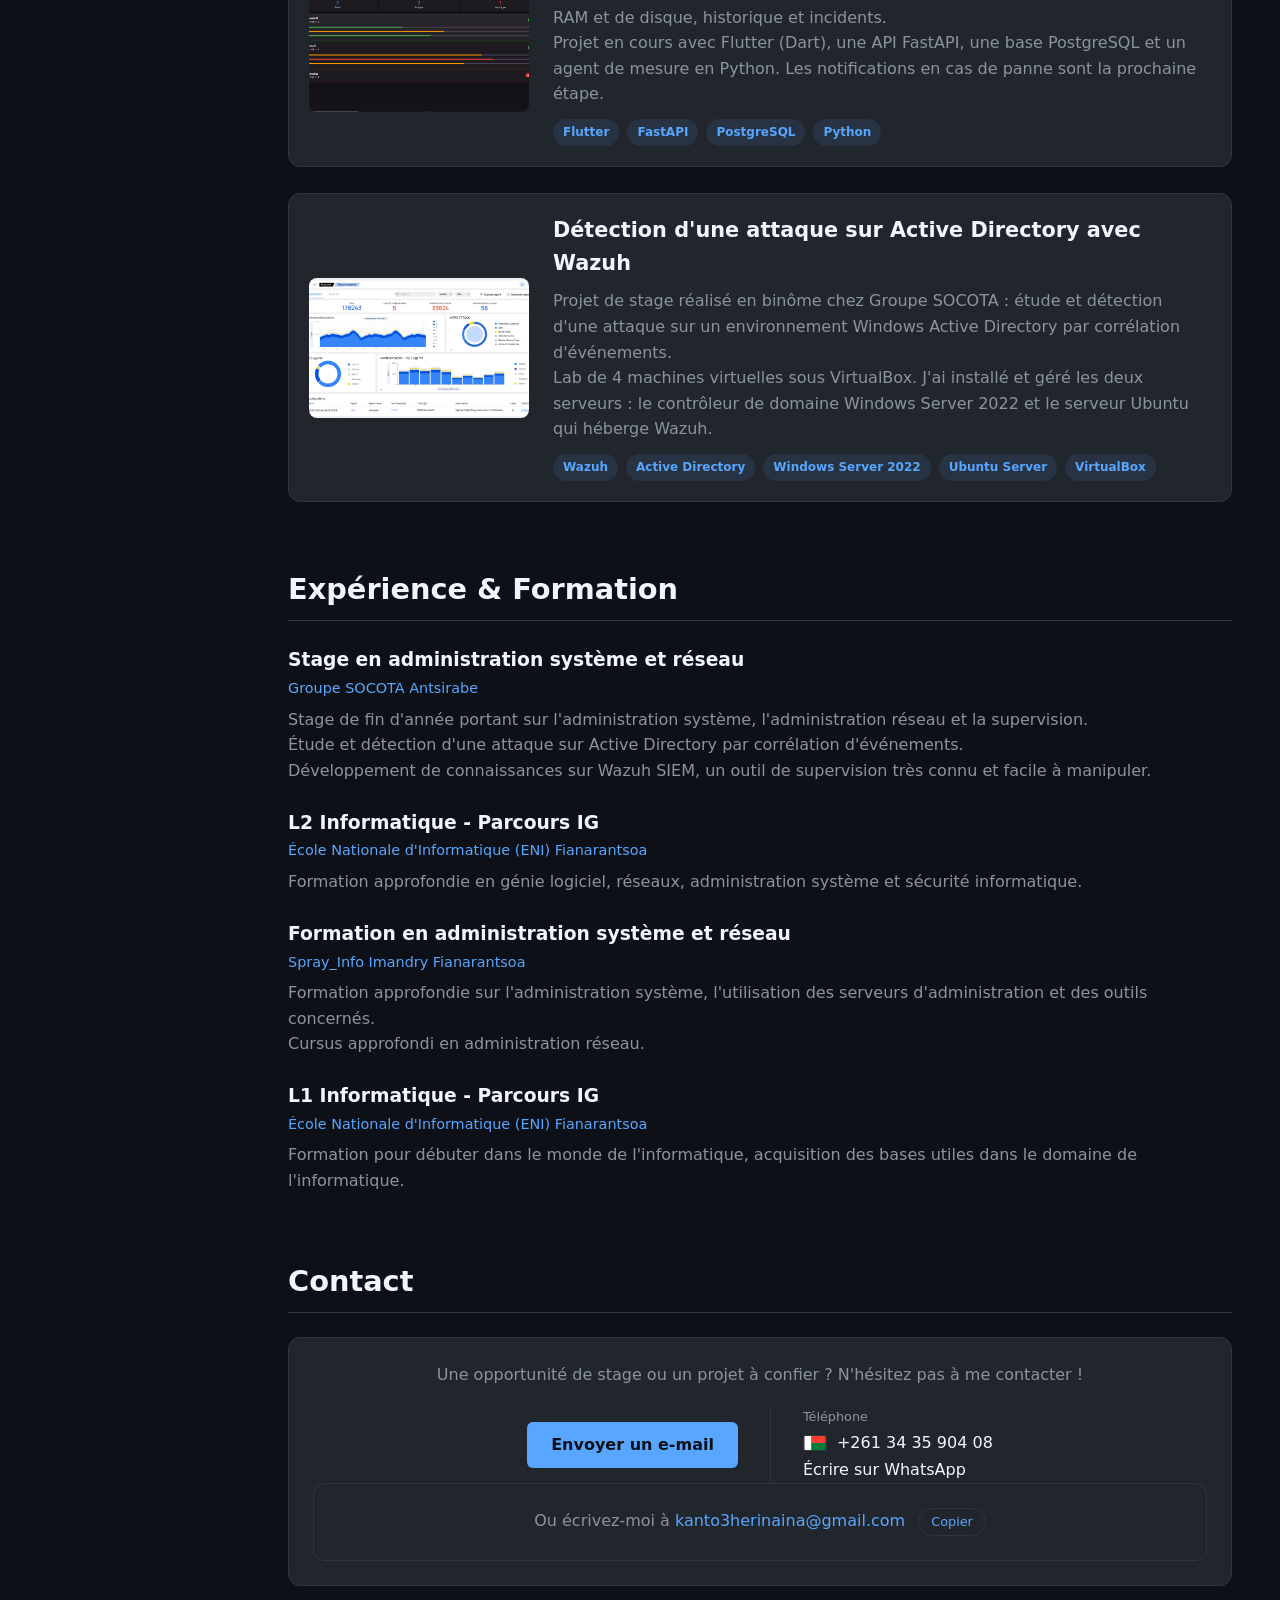
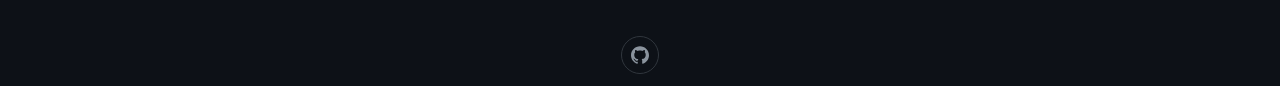
==== commit 2afb4311: "Modification du style css" ====
--- a/index.html
+++ b/index.html
@@ -3,7 +3,9 @@
   <head>
     <meta charset="UTF-8" />
     <meta name="viewport" content="width=device-width, initial-scale=1" />
-    <title>Kanto | Étudiante en Administration Système, Réseau et Sécurité</title>
+    <title>
+      Kanto | Étudiante en Administration Système, Réseau et Sécurité
+    </title>
     <link rel="icon" type="image/png" href="source/ka.png" />
     <link rel="stylesheet" href="style.css" />
   </head>
@@ -17,11 +19,7 @@
             id="photo-profil"
             aria-label="Agrandir ma photo"
           >
-            <img
-              src="source/photo.jpg"
-              alt="Portrait de Kanto"
-              class="photo"
-            />
+            <img src="source/photo.jpg" alt="Portrait de Kanto" class="photo" />
           </button>
         </div>
         <nav>
@@ -69,9 +67,9 @@
         <p class="bio">
           Je suis Kanto, étudiante en deuxième année de licence à l'École
           Nationale d'Informatique de Fianarantsoa, dans le parcours
-          <strong>IG</strong> (Informatique Générale). Passionnée par l'infrastructure réseau et la sécurité, je me
-          spécialise dans l'installation, la supervision et la surveillance des
-          systèmes.
+          <strong>IG</strong> (Informatique Générale). Passionnée par
+          l'infrastructure réseau et la sécurité, je me spécialise dans
+          l'installation, la supervision et la surveillance des systèmes.
         </p>
         <div class="devise-bloc">
           <p class="devise-titre">Travaillons ensemble :</p>
@@ -366,23 +364,23 @@
     </dialog>
 
     <footer class="footer-mobile">
-  <ul class="social-links">
-    <li>
-      <a
-        href="https://github.com/Sarindra20"
-        target="_blank"
-        rel="noopener"
-        aria-label="GitHub"
-      >
-        <svg viewBox="0 0 24 24" aria-hidden="true">
-          <path
-            d="M12 .297c-6.63 0-12 5.373-12 12 0 5.303 3.438 9.8 8.205 11.385.6.113.82-.258.82-.577 0-.285-.01-1.04-.015-2.04-3.338.724-4.042-1.61-4.042-1.61C4.422 18.07 3.633 17.7 3.633 17.7c-1.087-.744.084-.729.084-.729 1.205.084 1.838 1.236 1.838 1.236 1.07 1.835 2.809 1.305 3.495.998.108-.776.417-1.305.76-1.605-2.665-.3-5.466-1.332-5.466-5.93 0-1.31.465-2.38 1.235-3.22-.135-.303-.54-1.523.105-3.176 0 0 1.005-.322 3.3 1.23.96-.267 1.98-.399 3-.405 1.02.006 2.04.138 3 .405 2.28-1.552 3.285-1.23 3.285-1.23.645 1.653.24 2.873.12 3.176.765.84 1.23 1.91 1.23 3.22 0 4.61-2.805 5.625-5.475 5.92.42.36.81 1.096.81 2.22 0 1.606-.015 2.896-.015 3.286 0 .315.21.69.825.57C20.565 22.092 24 17.592 24 12.297c0-6.627-5.373-12-12-12"
-          />
-        </svg>
-      </a>
-    </li>
-  </ul>
-</footer>
+      <ul class="social-links">
+        <li>
+          <a
+            href="https://github.com/Sarindra20"
+            target="_blank"
+            rel="noopener"
+            aria-label="GitHub"
+          >
+            <svg viewBox="0 0 24 24" aria-hidden="true">
+              <path
+                d="M12 .297c-6.63 0-12 5.373-12 12 0 5.303 3.438 9.8 8.205 11.385.6.113.82-.258.82-.577 0-.285-.01-1.04-.015-2.04-3.338.724-4.042-1.61-4.042-1.61C4.422 18.07 3.633 17.7 3.633 17.7c-1.087-.744.084-.729.084-.729 1.205.084 1.838 1.236 1.838 1.236 1.07 1.835 2.809 1.305 3.495.998.108-.776.417-1.305.76-1.605-2.665-.3-5.466-1.332-5.466-5.93 0-1.31.465-2.38 1.235-3.22-.135-.303-.54-1.523.105-3.176 0 0 1.005-.322 3.3 1.23.96-.267 1.98-.399 3-.405 1.02.006 2.04.138 3 .405 2.28-1.552 3.285-1.23 3.285-1.23.645 1.653.24 2.873.12 3.176.765.84 1.23 1.91 1.23 3.22 0 4.61-2.805 5.625-5.475 5.92.42.36.81 1.096.81 2.22 0 1.606-.015 2.896-.015 3.286 0 .315.21.69.825.57C20.565 22.092 24 17.592 24 12.297c0-6.627-5.373-12-12-12"
+              />
+            </svg>
+          </a>
+        </li>
+      </ul>
+    </footer>
     <!-- Fichier JavaScript externe -->
     <script src="script.js"></script>
   </body>
--- a/style.css
+++ b/style.css
@@ -135,7 +135,10 @@
   height: 38px;
   border: 1px solid var(--bordure);
   border-radius: 50%;
-  transition: color 0.2s, border-color 0.2s, transform 0.2s;
+  transition:
+    color 0.2s,
+    border-color 0.2s,
+    transform 0.2s;
 }
 
 .social-links a:hover {
@@ -147,7 +150,7 @@
 .social-links svg {
   width: 18px;
   height: 18px;
-  fill: currentColor;   /* le logo prend la couleur du lien */
+  fill: currentColor; /* le logo prend la couleur du lien */
 }
 .sidebar-bottom img {
   width: 56px;
@@ -343,12 +346,12 @@
   justify-content: center;
   align-items: center;
   gap: 32px;
-  flex-wrap: wrap;            /* passe en colonne si l'écran est étroit */
+  flex-wrap: wrap; /* passe en colonne si l'écran est étroit */
   margin-top: 20px;
 }
 
 .contact-actions .btn-contact {
-  margin-top: 0;              /* annule l'ancien espace au-dessus du bouton */
+  margin-top: 0; /* annule l'ancien espace au-dessus du bouton */
 }
 
 .tel_class {
@@ -356,7 +359,7 @@
   flex-direction: column;
   gap: 2px;
   padding-left: 32px;
-  border-left: 1px solid var(--bordure);   /* trait de séparation */
+  border-left: 1px solid var(--bordure); /* trait de séparation */
   text-align: left;
 }
 
@@ -368,7 +371,7 @@
 .tel_class a {
   display: flex;
   align-items: center;
-  gap: 10px;                 /* espace entre le drapeau et le numéro */
+  gap: 10px; /* espace entre le drapeau et le numéro */
   color: var(--texte);
   font-weight: 500;
 }
@@ -377,7 +380,7 @@
   width: 24px;
   height: 16px;
   border-radius: 2px;
-  border: 1px solid var(--bordure);   /* le blanc reste visible sur fond sombre */
+  border: 1px solid var(--bordure); /* le blanc reste visible sur fond sombre */
   flex-shrink: 0;
 }
 
@@ -431,6 +434,7 @@
   .footer-mobile .social-links {
     margin-bottom: 0;
   }
+  
   main {
     margin-left: 0;
     padding: 32px 20px;
@@ -446,7 +450,7 @@
     height: auto;
   }
 
-    .project > a {
+  .project > a {
     width: 100%;
   }
 }
@@ -470,11 +474,11 @@
 }
 
 .photo-modal {
-  margin: auto;          /* nécessaire : ton reset "* { margin: 0 }" le décale sinon */
+  margin: auto; /* nécessaire : ton reset "* { margin: 0 }" le décale sinon */
   padding: 0;
   border: none;
   background: transparent;
-  overflow: visible;     /* laisse le bouton de fermeture dépasser du cadre */
+  overflow: visible; /* laisse le bouton de fermeture dépasser du cadre */
 }
 
 .photo-modal::backdrop {
@@ -503,7 +507,9 @@
   font-size: 1.4rem;
   line-height: 1;
   cursor: pointer;
-  transition: color 0.2s, border-color 0.2s;
+  transition:
+    color 0.2s,
+    border-color 0.2s;
 }
 
 .photo-close:hover,
@@ -538,7 +544,9 @@
   font-weight: 600;
   color: #0d1117;
   cursor: pointer;
-  transition: transform 0.2s, box-shadow 0.2s;
+  transition:
+    transform 0.2s,
+    box-shadow 0.2s;
 }
 
 .btn-choix:hover {
@@ -550,13 +558,25 @@
   outline-offset: 3px;
 }
 
-.btn-projet     { background: #58a6ff; }
-.btn-alternance { background: #a371f7; }
-.btn-stage      { background: #3fb950; }
-
-.btn-projet:hover     { box-shadow: 0 6px 18px rgba(88, 166, 255, 0.35); }
-.btn-alternance:hover { box-shadow: 0 6px 18px rgba(163, 113, 247, 0.35); }
-.btn-stage:hover      { box-shadow: 0 6px 18px rgba(63, 185, 80, 0.35); }
+.btn-projet {
+  background: #58a6ff;
+}
+.btn-alternance {
+  background: #a371f7;
+}
+.btn-stage {
+  background: #3fb950;
+}
+
+.btn-projet:hover {
+  box-shadow: 0 6px 18px rgba(88, 166, 255, 0.35);
+}
+.btn-alternance:hover {
+  box-shadow: 0 6px 18px rgba(163, 113, 247, 0.35);
+}
+.btn-stage:hover {
+  box-shadow: 0 6px 18px rgba(63, 185, 80, 0.35);
+}
 
 /* ===== FENÊTRE DU FORMULAIRE ===== */
 .contact-modal {
@@ -675,9 +695,9 @@
 
 /* ===== LIEN WHATSAPP ===== */
 .tel_class a.lien-whatsapp {
-  align-self: center;           /* centre le mot dans la colonne des numéros */
+  align-self: center; /* centre le mot dans la colonne des numéros */
   margin-top: 8px;
-  color: #25d366;               /* vert de WhatsApp, pour le repérer */
+  color: #25d366; /* vert de WhatsApp, pour le repérer */
   font-size: 0.9rem;
   font-weight: 600;
   text-align: center;
@@ -686,4 +706,4 @@
 .tel_class a.lien-whatsapp:hover {
   color: #3ddc7a;
   text-decoration: underline;
-}+}
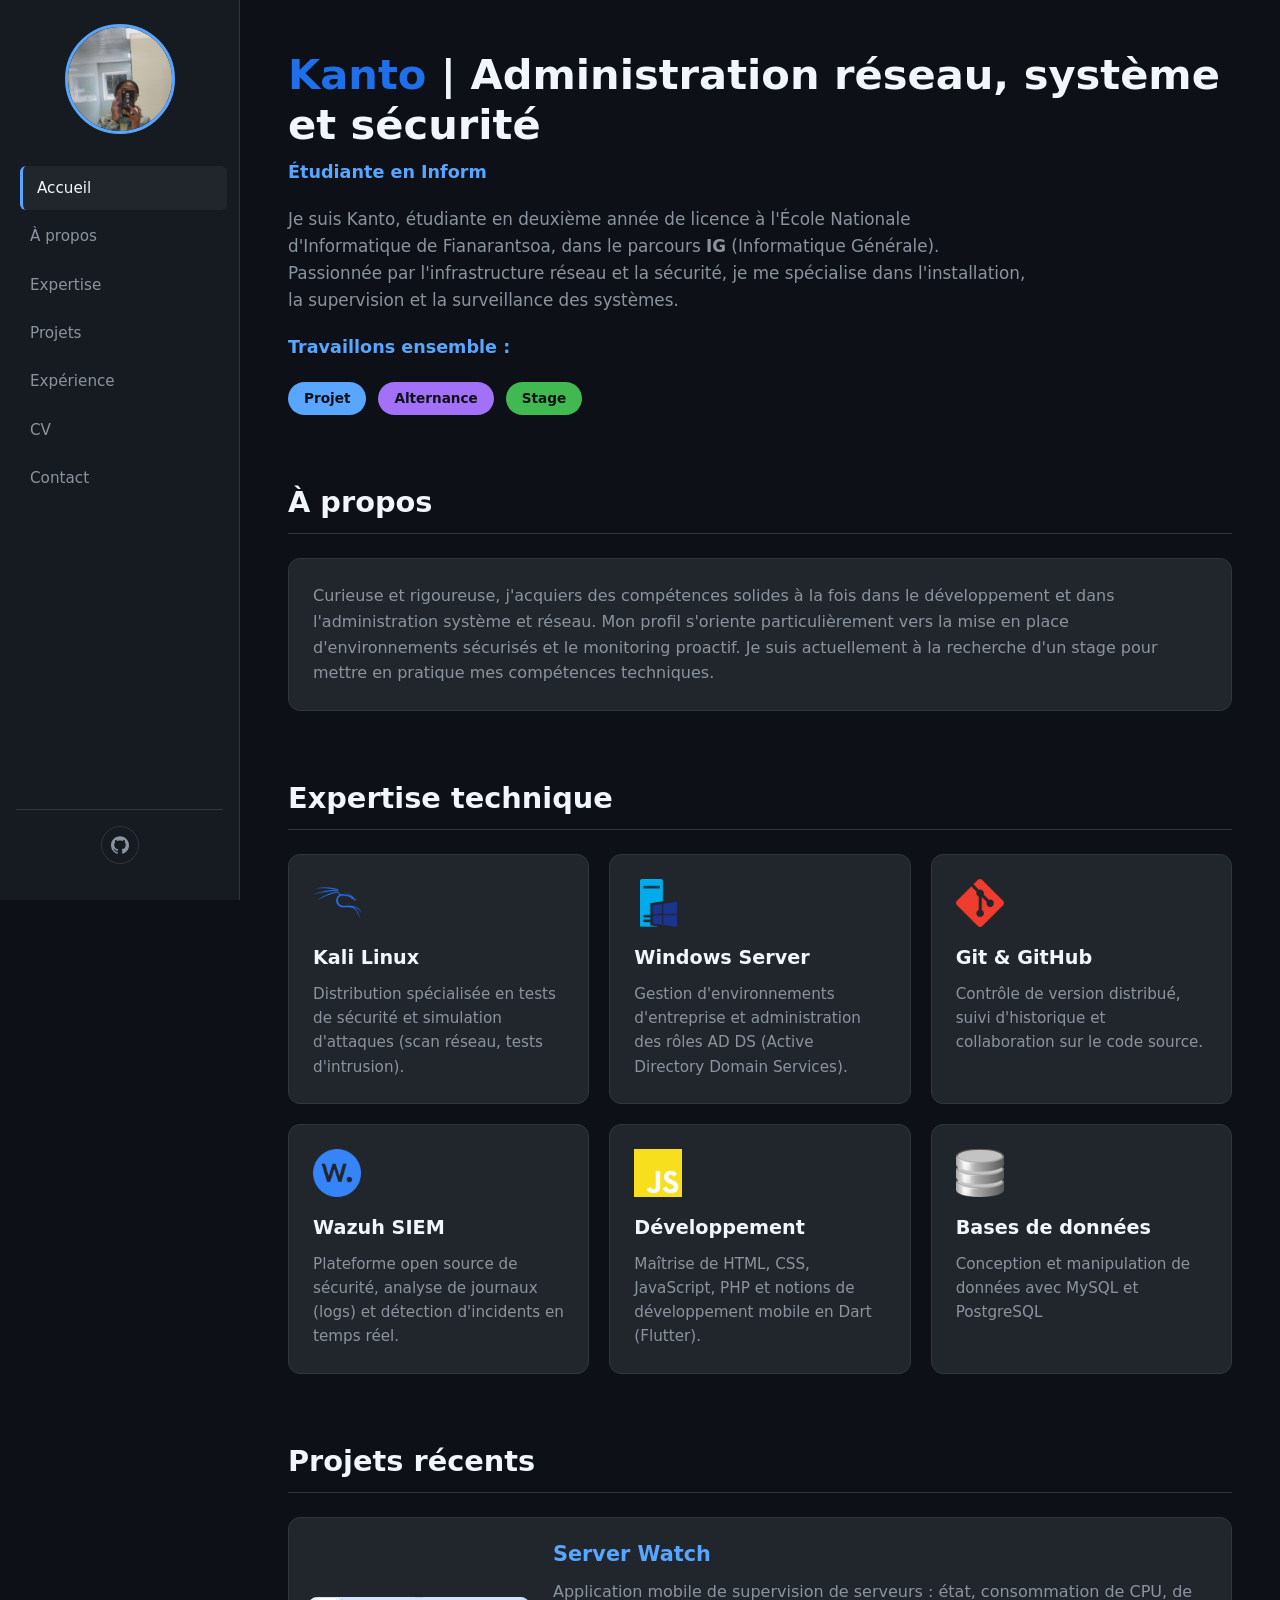
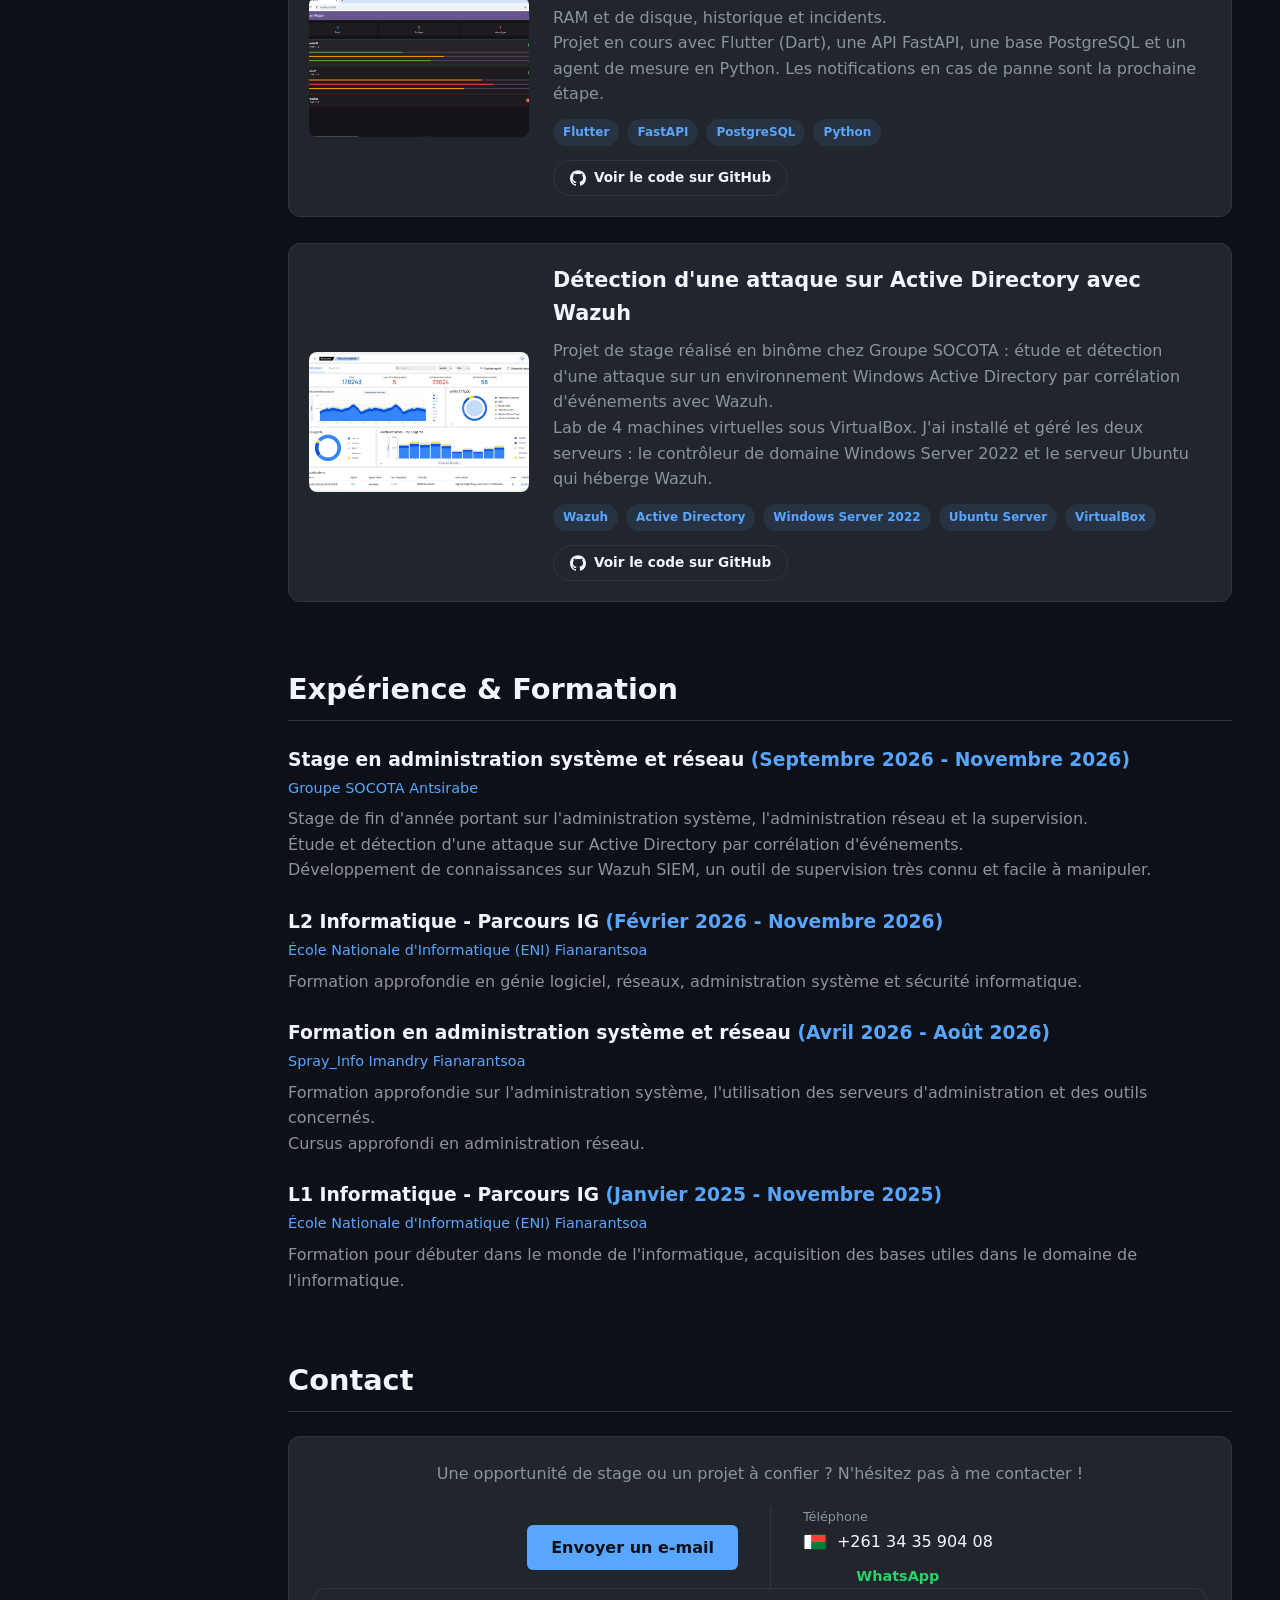
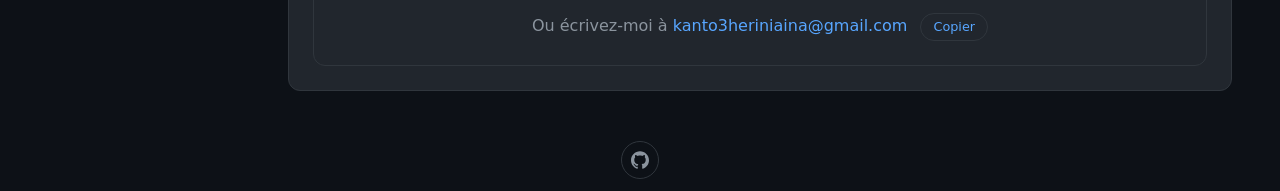
==== commit 7926117e: "Modification du style css" ====
--- a/index.html
+++ b/index.html
@@ -1,6 +1,18 @@
 <!doctype html>
 <html lang="fr">
   <head>
+    <meta
+      name="description"
+      content="Portfolio de Kanto, étudiante en L2 Informatique : administration système, réseau et sécurité."
+    />
+    <meta
+      property="og:title"
+      content="Kanto | Administration Système, Réseau et Sécurité"
+    />
+    <meta
+      property="og:description"
+      content="Projets, compétences et parcours."
+    />
     <meta charset="UTF-8" />
     <meta name="viewport" content="width=device-width, initial-scale=1" />
     <title>
@@ -52,7 +64,6 @@
             </a>
           </li>
         </ul>
-        <img src="source/photo.jpg" alt="Portrait de Kanto" />
       </div>
     </aside>
 
@@ -184,6 +195,21 @@
               <span>PostgreSQL</span>
               <span>Python</span>
             </div>
+            <div class="project-liens">
+              <a
+                href="https://github.com/Sarindra20/server_watch"
+                target="_blank"
+                rel="noopener"
+                class="btn-code"
+              >
+                <svg viewBox="0 0 24 24" aria-hidden="true">
+                  <path
+                    d="M12 .297c-6.63 0-12 5.373-12 12 0 5.303 3.438 9.8 8.205 11.385.6.113.82-.258.82-.577 0-.285-.01-1.04-.015-2.04-3.338.724-4.042-1.61-4.042-1.61C4.422 18.07 3.633 17.7 3.633 17.7c-1.087-.744.084-.729.084-.729 1.205.084 1.838 1.236 1.838 1.236 1.07 1.835 2.809 1.305 3.495.998.108-.776.417-1.305.76-1.605-2.665-.3-5.466-1.332-5.466-5.93 0-1.31.465-2.38 1.235-3.22-.135-.303-.54-1.523.105-3.176 0 0 1.005-.322 3.3 1.23.96-.267 1.98-.399 3-.405 1.02.006 2.04.138 3 .405 2.28-1.552 3.285-1.23 3.285-1.23.645 1.653.24 2.873.12 3.176.765.84 1.23 1.91 1.23 3.22 0 4.61-2.805 5.625-5.475 5.92.42.36.81 1.096.81 2.22 0 1.606-.015 2.896-.015 3.286 0 .315.21.69.825.57C20.565 22.092 24 17.592 24 12.297c0-6.627-5.373-12-12-12"
+                  />
+                </svg>
+                Voir le code sur GitHub
+              </a>
+            </div>
           </div>
         </article>
         <br />
@@ -197,7 +223,7 @@
             <p>
               Projet de stage réalisé en binôme chez Groupe SOCOTA : étude et
               détection d'une attaque sur un environnement Windows Active
-              Directory par corrélation d'événements.
+              Directory par corrélation d'événements avec Wazuh.
               <br />
               Lab de 4 machines virtuelles sous VirtualBox. J'ai installé et
               géré les deux serveurs : le contrôleur de domaine Windows Server
@@ -210,6 +236,21 @@
               <span>Ubuntu Server</span>
               <span>VirtualBox</span>
             </div>
+            <div class="project-liens">
+              <a
+                href="https://github.com/Sarindra20/#"
+                target="_blank"
+                rel="noopener"
+                class="btn-code"
+              >
+                <svg viewBox="0 0 24 24" aria-hidden="true">
+                  <path
+                    d="M12 .297c-6.63 0-12 5.373-12 12 0 5.303 3.438 9.8 8.205 11.385.6.113.82-.258.82-.577 0-.285-.01-1.04-.015-2.04-3.338.724-4.042-1.61-4.042-1.61C4.422 18.07 3.633 17.7 3.633 17.7c-1.087-.744.084-.729.084-.729 1.205.084 1.838 1.236 1.838 1.236 1.07 1.835 2.809 1.305 3.495.998.108-.776.417-1.305.76-1.605-2.665-.3-5.466-1.332-5.466-5.93 0-1.31.465-2.38 1.235-3.22-.135-.303-.54-1.523.105-3.176 0 0 1.005-.322 3.3 1.23.96-.267 1.98-.399 3-.405 1.02.006 2.04.138 3 .405 2.28-1.552 3.285-1.23 3.285-1.23.645 1.653.24 2.873.12 3.176.765.84 1.23 1.91 1.23 3.22 0 4.61-2.805 5.625-5.475 5.92.42.36.81 1.096.81 2.22 0 1.606-.015 2.896-.015 3.286 0 .315.21.69.825.57C20.565 22.092 24 17.592 24 12.297c0-6.627-5.373-12-12-12"
+                  />
+                </svg>
+                Voir le code sur GitHub
+              </a>
+            </div>
           </div>
         </article>
       </section>
@@ -218,7 +259,10 @@
         <h2>Expérience & Formation</h2>
         <div class="timeline">
           <div class="timeline-item" style="margin-bottom: 24px">
-            <h3>Stage en administration système et réseau</h3>
+            <h3>
+              Stage en administration système et réseau
+              <span class="dates">(Septembre 2026 - Novembre 2026)</span>
+            </h3>
             <a href="http://www.groupesocota.com">
               <span class="date" style="color: var(--accent); font-size: 0.9rem"
                 >Groupe SOCOTA Antsirabe</span
@@ -237,7 +281,10 @@
           </div>
 
           <div class="timeline-item" style="margin-bottom: 24px">
-            <h3>L2 Informatique - Parcours IG</h3>
+            <h3>
+              L2 Informatique - Parcours IG
+              <span class="dates">(Février 2026 - Novembre 2026)</span>
+            </h3>
             <a href="https://eni.mg/">
               <span class="date" style="color: var(--accent); font-size: 0.9rem"
                 >École Nationale d'Informatique (ENI) Fianarantsoa</span
@@ -250,7 +297,10 @@
           </div>
 
           <div class="timeline-item" style="margin-bottom: 24px">
-            <h3>Formation en administration système et réseau</h3>
+            <h3>
+              Formation en administration système et réseau
+              <span class="dates">(Avril 2026 - Août 2026)</span>
+            </h3>
             <span class="date" style="color: var(--accent); font-size: 0.9rem"
               >Spray_Info Imandry Fianarantsoa</span
             >
@@ -262,7 +312,10 @@
           </div>
 
           <div class="timeline-item">
-            <h3>L1 Informatique - Parcours IG</h3>
+            <h3>
+              L1 Informatique - Parcours IG
+              <span class="dates">(Janvier 2025 - Novembre 2025)</span>
+            </h3>
             <a href="https://eni.mg/">
               <span class="date" style="color: var(--accent); font-size: 0.9rem"
                 >École Nationale d'Informatique (ENI) Fianarantsoa</span
@@ -285,7 +338,7 @@
           </p>
 
           <div class="contact-actions">
-            <a href="mailto:kanto@gmail.com" class="btn-contact"
+            <a href="mailto:kanto3heriniaina@gmail.com" class="btn-contact"
               >Envoyer un e-mail</a
             >
             <div class="tel_class">
@@ -322,9 +375,9 @@
                 href="https://wa.me/261343590408"
                 target="_blank"
                 rel="noopener"
-                class="btn-whatsapp"
-              >
-                Écrire sur WhatsApp
+                class="lien-whatsapp"
+              >
+                WhatsApp
               </a>
             </div>
           </div>
@@ -333,7 +386,7 @@
             <p class="contact-secours">
               Ou écrivez-moi à
               <a href="mailto:kanto3heriniaina@gmail.com" id="adresse-mail"
-                >kanto3herinaina@gmail.com</a
+                >kanto3heriniaina@gmail.com</a
               >
               <button type="button" id="copier-mail" class="btn-copier">
                 Copier
--- a/style.css
+++ b/style.css
@@ -200,6 +200,10 @@
 
 section {
   margin-top: 64px;
+}
+
+.dates{
+  color: var(--accent);
 }
 
 h2 {
@@ -707,3 +711,40 @@
   color: #3ddc7a;
   text-decoration: underline;
 }
+
+/* ===== BOUTON « VOIR LE CODE » ===== */
+.project-liens {
+  margin-top: 14px;
+}
+
+.btn-code {
+  display: inline-flex;
+  align-items: center;
+  gap: 8px;
+  padding: 6px 16px;
+  background: transparent;
+  color: var(--texte);
+  border: 1px solid var(--bordure);
+  border-radius: 999px;
+  font-size: 0.85rem;
+  font-weight: 600;
+  transition: border-color 0.2s, color 0.2s, transform 0.2s;
+}
+
+.btn-code svg {
+  width: 16px;
+  height: 16px;
+  fill: currentColor;   /* le logo prend la couleur du texte */
+}
+
+.btn-code:hover {
+  color: var(--accent);
+  border-color: var(--accent);
+  text-decoration: none;
+  transform: translateY(-2px);
+}
+
+.btn-code:focus-visible {
+  outline: 2px solid var(--accent);
+  outline-offset: 3px;
+}
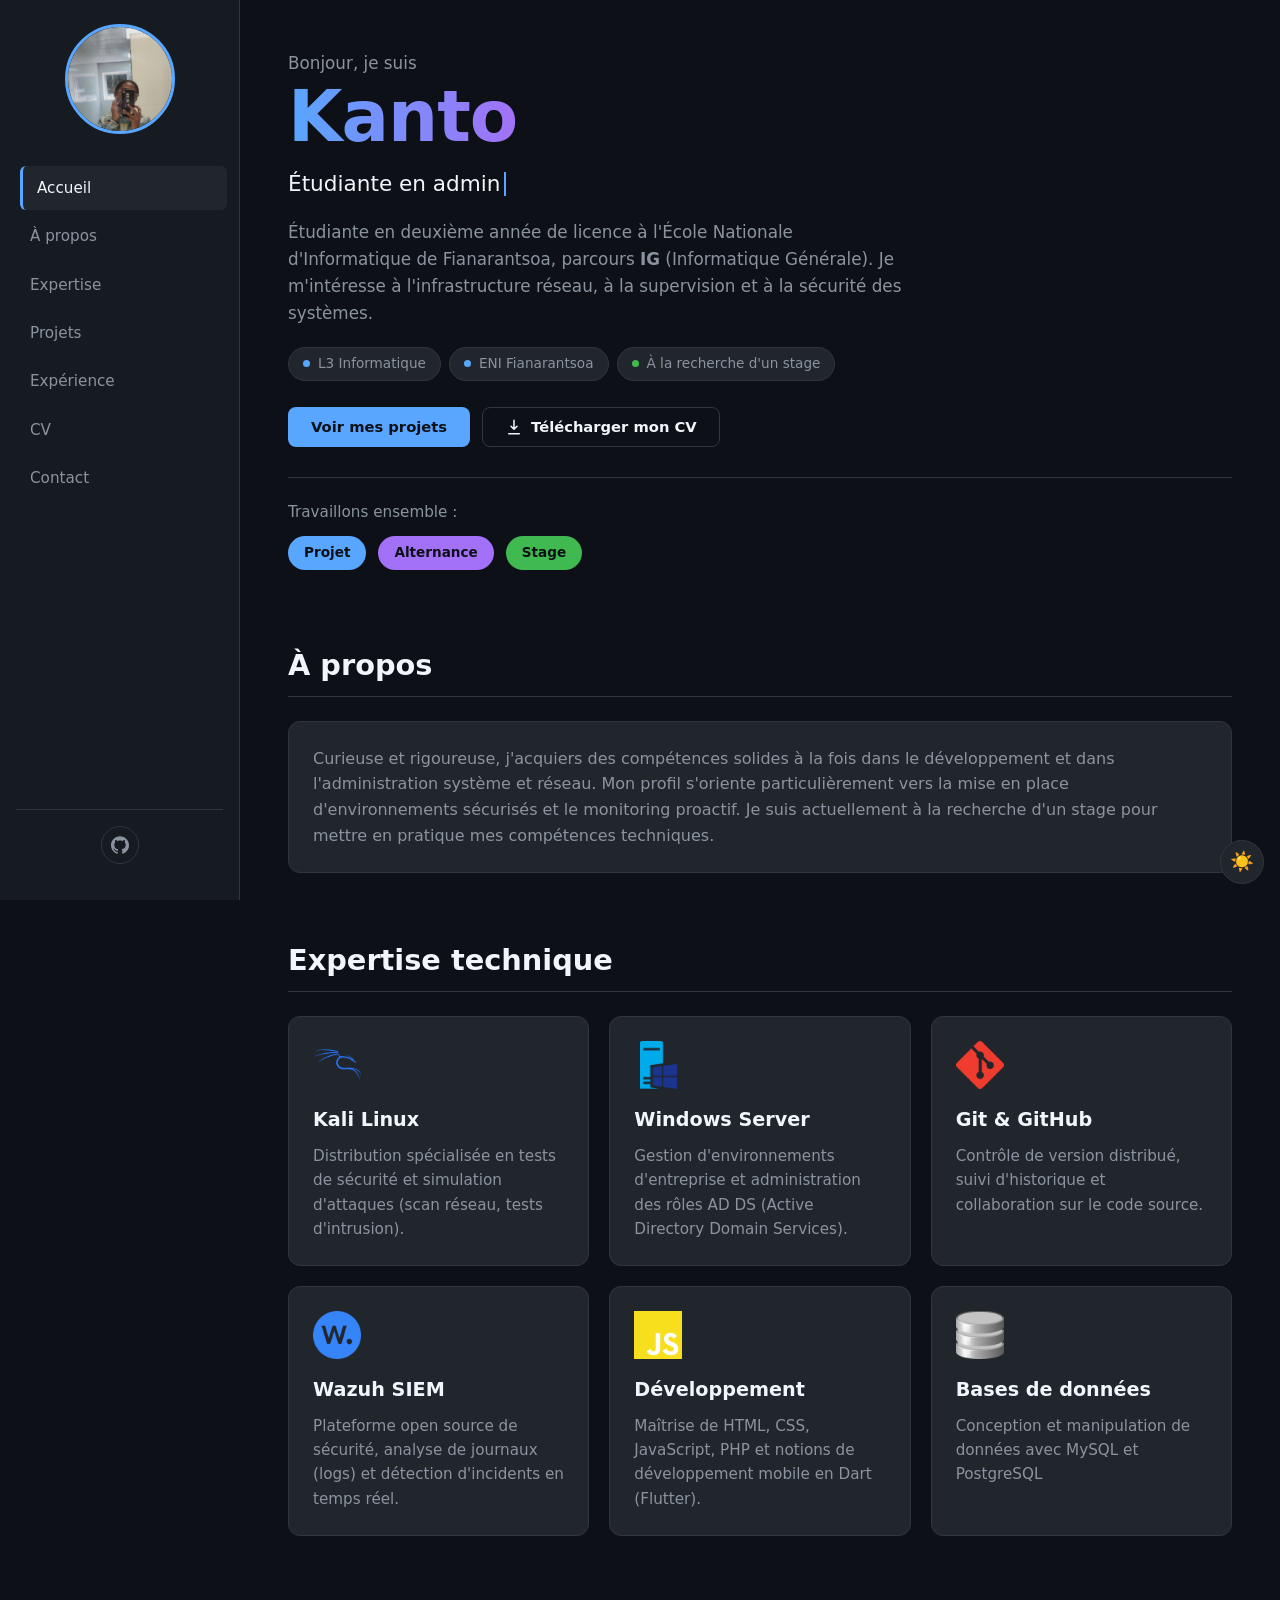
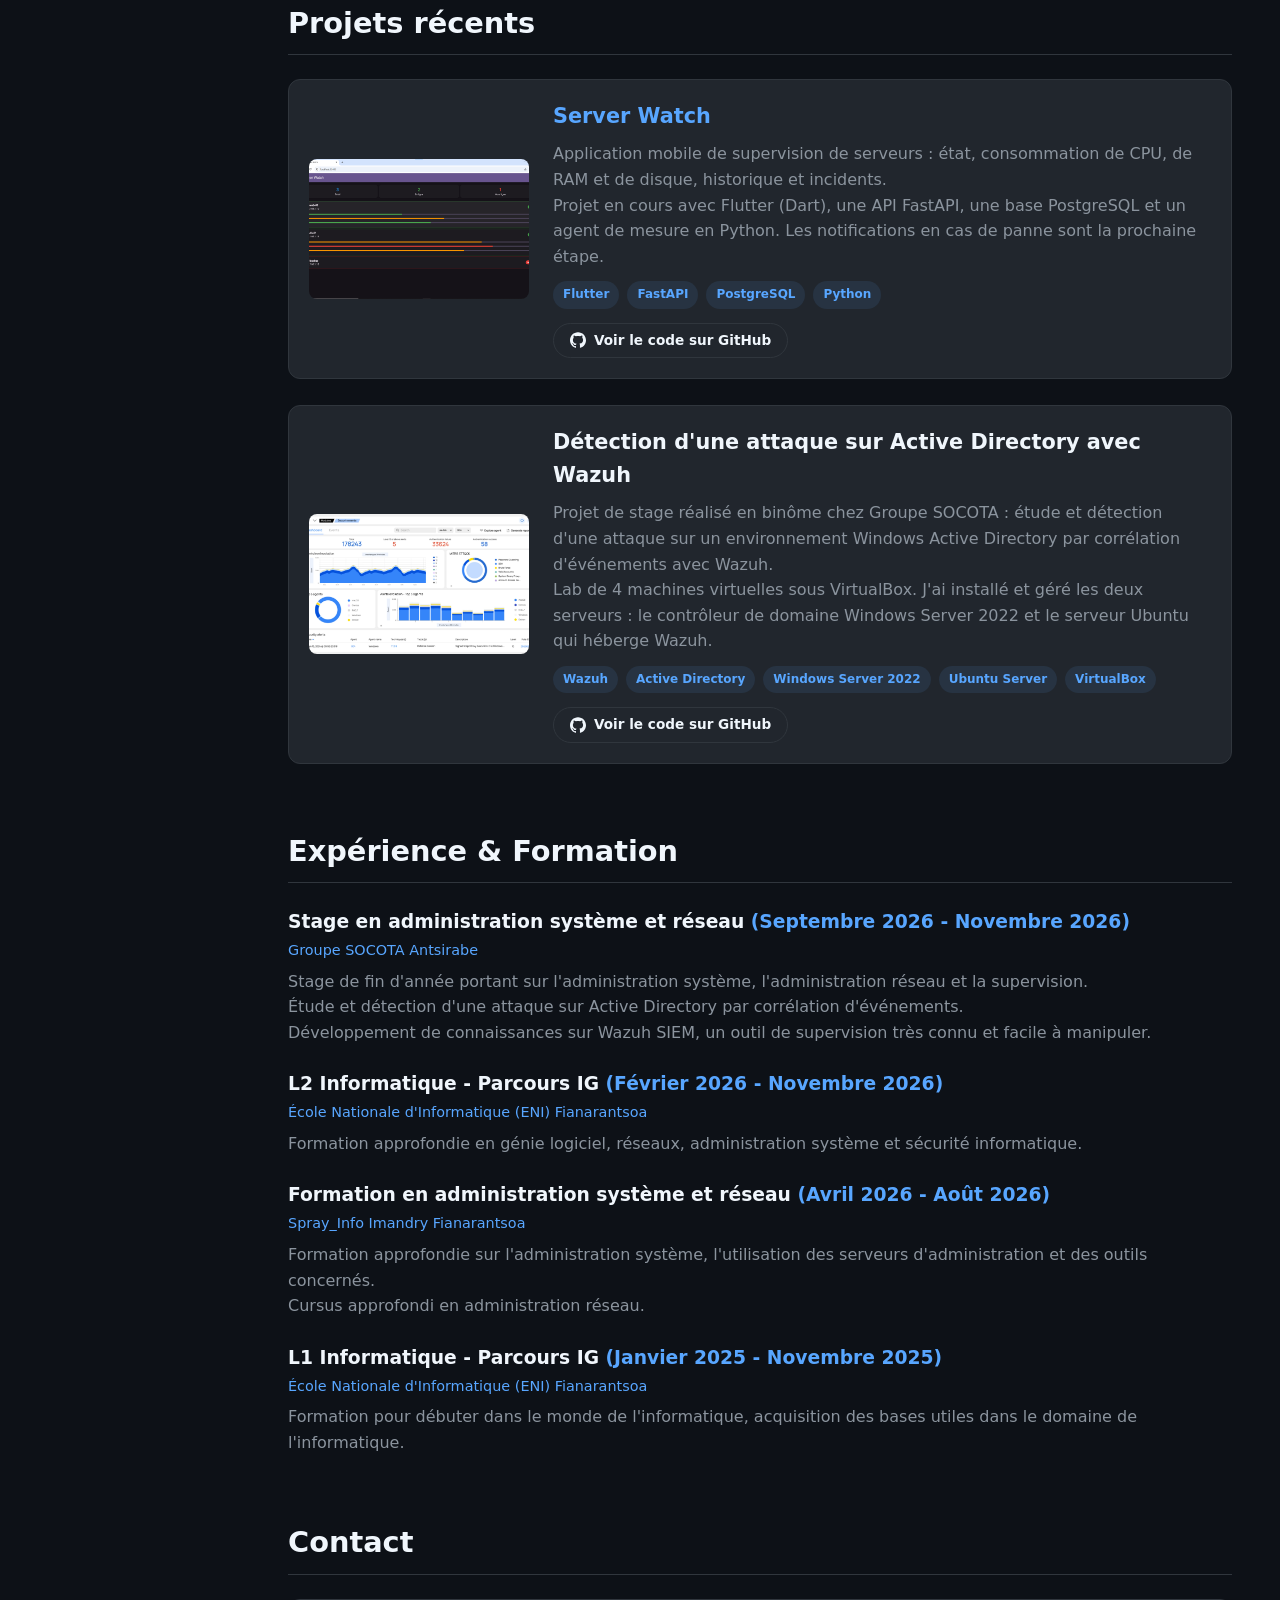
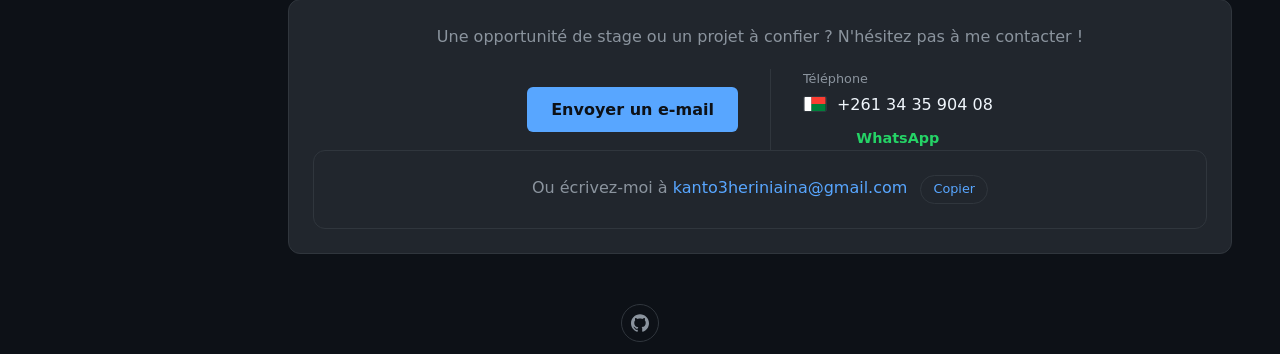
==== commit 19f9b997: "Ajout du mode sombre et mode claire; Ajout d'un CV" ====
--- a/index.html
+++ b/index.html
@@ -18,10 +18,27 @@
     <title>
       Kanto | Étudiante en Administration Système, Réseau et Sécurité
     </title>
+    <script>
+      (function () {
+        var theme = "dark";
+        try {
+          theme = localStorage.getItem("theme") || "dark";
+        } catch (e) {}
+        document.documentElement.setAttribute("data-theme", theme);
+      })();
+    </script>
     <link rel="icon" type="image/png" href="source/ka.png" />
     <link rel="stylesheet" href="style.css" />
   </head>
   <body>
+    <button
+      type="button"
+      id="theme-toggle"
+      class="theme-toggle"
+      aria-label="Passer en mode clair"
+    >
+      ☀️
+    </button>
     <!-- ===== BARRE LATÉRALE ===== -->
     <aside class="sidebar">
       <div class="sidebar-top">
@@ -69,32 +86,46 @@
 
     <!-- ===== CONTENU PRINCIPAL ===== -->
     <main>
-      <header id="accueil" class="hero-section">
-        <h1>
-          <span class="span">Kanto</span> | Administration réseau, système et
-          sécurité
-        </h1>
-        <p class="subtitle" id="typing-text"></p>
-        <p class="bio">
-          Je suis Kanto, étudiante en deuxième année de licence à l'École
-          Nationale d'Informatique de Fianarantsoa, dans le parcours
-          <strong>IG</strong> (Informatique Générale). Passionnée par
-          l'infrastructure réseau et la sécurité, je me spécialise dans
-          l'installation, la supervision et la surveillance des systèmes.
-        </p>
-        <div class="devise-bloc">
-          <p class="devise-titre">Travaillons ensemble :</p>
-          <div class="devise-boutons">
-            <button class="btn-choix btn-projet" data-type="projet">
-              Projet
-            </button>
-            <button class="btn-choix btn-alternance" data-type="alternance">
-              Alternance
-            </button>
-            <button class="btn-choix btn-stage" data-type="stage">Stage</button>
-          </div>
-        </div>
-      </header>
+     <header id="accueil" class="hero-section">
+  <p class="hero-hello">Bonjour, je suis</p>
+  <h1><span class="span">Kanto</span></h1>
+
+  <p class="subtitle">
+    <span id="typing-text"></span><span class="curseur" aria-hidden="true"></span>
+  </p>
+
+  <p class="bio">
+    Étudiante en deuxième année de licence à l'École Nationale d'Informatique
+    de Fianarantsoa, parcours <strong>IG</strong> (Informatique Générale).
+    Je m'intéresse à l'infrastructure réseau, à la supervision et à la
+    sécurité des systèmes.
+  </p>
+
+  <ul class="hero-infos">
+    <li>L3 Informatique</li>
+    <li>ENI Fianarantsoa</li>
+    <li>À la recherche d'un stage</li>
+  </ul>
+
+  <div class="hero-actions">
+    <a href="#projets" class="btn-principal">Voir mes projets</a>
+    <a href="source/CV.pdf" download="CV-Kanto.pdf" class="btn-cv">
+      <svg viewBox="0 0 24 24" aria-hidden="true">
+        <path d="M12 3v12m0 0l-4-4m4 4l4-4M5 21h14" fill="none" stroke="currentColor" stroke-width="2" stroke-linecap="round" stroke-linejoin="round"/>
+      </svg>
+      Télécharger mon CV
+    </a>
+  </div>
+
+  <div class="devise-bloc">
+    <p class="devise-titre">Travaillons ensemble :</p>
+    <div class="devise-boutons">
+      <button class="btn-choix btn-projet" data-type="projet">Projet</button>
+      <button class="btn-choix btn-alternance" data-type="alternance">Alternance</button>
+      <button class="btn-choix btn-stage" data-type="stage">Stage</button>
+    </div>
+  </div>
+</header>
 
       <section id="apropos" class="reveal">
         <h2>À propos</h2>
--- a/style.css
+++ b/style.css
@@ -10,6 +10,40 @@
   --accent-hover: #1f6feb;
   --largeur-barre: 240px;
 }
+/* ===== THÈME CLAIR ===== */
+:root {
+  --texte-sur-accent: #0d1117;
+  color-scheme: dark;
+}
+
+[data-theme="light"] {
+  --fond: #f6f8fa;
+  --fond-barre: #ffffff;
+  --carte: #ffffff;
+  --bordure: #d0d7de;
+  --texte: #1f2328;
+  --texte-doux: #59636e;
+  --accent: #0969da;
+  --accent-hover: #0550ae;
+  --texte-sur-accent: #ffffff;
+  color-scheme: light;
+}
+
+[data-theme="light"] .btn-contact:hover {
+  background: var(--accent-hover);
+}
+
+[data-theme="light"] .tel_class a.lien-whatsapp {
+  color: #128c7e;               /* le vert clair serait peu lisible sur fond blanc */
+}
+
+[data-theme="light"] .tel_class a.lien-whatsapp:hover {
+  color: #0b6b5f;
+}
+
+#modal-form .btn-contact {
+  color: #0d1117;               /* le bouton du formulaire garde un texte foncé sur sa couleur pastel */
+}
 .span {
   color: #1f6feb;
 }
@@ -169,21 +203,102 @@
 }
 
 .hero-section h1 {
-  font-size: clamp(1.8rem, 3.5vw, 2.6rem);
-  line-height: 1.2;
-  font-weight: 700;
-  margin-bottom: 8px;
-  color: var(--texte);
-}
-
+  font-size: clamp(2.6rem, 7vw, 4rem);
+  line-height: 1.05;
+  font-weight: 800;
+  letter-spacing: -0.5px;
+  margin-bottom: 10px;
+  color: var(--texte);
+}
 .subtitle {
   color: var(--accent);
   font-weight: 600;
-  font-size: 1.1rem;
+  font-size: clamp(1.1rem, 2.6vw, 1.4rem);
   margin-bottom: 20px;
-  min-height: 1.6rem; /* Empêche le texte de sauter pendant l'animation */
-}
-
+  min-height: 1.8rem;          /* évite que la page saute quand le texte change */
+}
+/* ===== EN-TÊTE AMÉLIORÉ ===== */
+.hero-hello {
+  color: var(--texte-doux);
+  font-size: 1.05rem;
+  margin-bottom: 2px;
+}
+
+.curseur {
+  display: inline-block;
+  width: 2px;
+  height: 1.1em;
+  margin-left: 3px;
+  vertical-align: text-bottom;
+  background: var(--accent);
+  animation: clignote 1s steps(1) infinite;
+}
+
+@keyframes clignote {
+  50% { opacity: 0; }
+}
+
+.hero-infos {
+  display: flex;
+  flex-wrap: wrap;
+  gap: 8px;
+  margin-top: 18px;
+}
+
+.hero-infos li {
+  padding: 4px 14px;
+  border: 1px solid var(--bordure);
+  border-radius: 999px;
+  color: var(--texte-doux);
+  font-size: 0.85rem;
+}
+
+.hero-actions {
+  display: flex;
+  flex-wrap: wrap;
+  gap: 12px;
+  margin-top: 26px;
+}
+
+.btn-principal {
+  display: inline-flex;
+  align-items: center;
+  padding: 9px 22px;
+  background: var(--accent);
+  color: var(--texte-sur-accent, #0d1117);
+  border-radius: 6px;
+  font-size: 0.9rem;
+  font-weight: 600;
+  transition: transform 0.2s, box-shadow 0.2s;
+}
+
+.btn-principal:hover {
+  text-decoration: none;
+  transform: translateY(-2px);
+  box-shadow: 0 6px 18px rgba(88, 166, 255, 0.3);
+}
+
+/* le bouton CV devient le bouton secondaire de l'en-tête */
+.hero-actions .btn-cv {
+  background: transparent;
+  color: var(--texte);
+  border: 1px solid var(--bordure);
+}
+
+.hero-actions .btn-cv:hover {
+  background: transparent;
+  color: var(--accent);
+  border-color: var(--accent);
+  box-shadow: none;
+}
+
+.devise-bloc {
+  margin-top: 32px;
+}
+
+@media (prefers-reduced-motion: reduce) {
+  .curseur { animation: none; }
+}
 .bio {
   color: var(--texte-doux);
   font-size: 1.05rem;
@@ -334,7 +449,7 @@
   display: inline-block;
   margin-top: 16px;
   background: var(--accent);
-  color: #0d1117;
+    color: var(--texte-sur-accent);
   padding: 10px 24px;
   border-radius: 6px;
   font-weight: 600;
@@ -748,3 +863,229 @@
   outline: 2px solid var(--accent);
   outline-offset: 3px;
 }
+
+/* ===== BOUTON THÈME ===== */
+.theme-toggle {
+  position: fixed;
+  right: 16px;
+  bottom: 16px;
+  z-index: 150;
+  width: 44px;
+  height: 44px;
+  border-radius: 50%;
+  border: 1px solid var(--bordure);
+  background: var(--carte);
+  color: var(--texte);
+  font-size: 1.2rem;
+  line-height: 1;
+  cursor: pointer;
+  transition: transform 0.2s, border-color 0.2s;
+}
+
+.theme-toggle:hover,
+.theme-toggle:focus-visible {
+  border-color: var(--accent);
+  transform: translateY(-2px);
+}
+
+/* ===== BOUTON TÉLÉCHARGER LE CV ===== */
+.hero-cv {
+  margin-top: 20px;
+}
+
+.btn-cv {
+  display: inline-flex;
+  align-items: center;
+  gap: 8px;
+  padding: 9px 20px;
+  background: var(--accent);
+  color: var(--texte-sur-accent, #0d1117);
+  border-radius: 6px;
+  font-size: 0.9rem;
+  font-weight: 600;
+  transition: transform 0.2s, box-shadow 0.2s, background 0.2s;
+}
+
+.btn-cv svg {
+  width: 18px;
+  height: 18px;
+}
+
+.btn-cv:hover {
+  background: #79c0ff;
+  text-decoration: none;
+  transform: translateY(-2px);
+  box-shadow: 0 6px 18px rgba(88, 166, 255, 0.3);
+}
+
+.btn-cv:focus-visible {
+  outline: 2px solid var(--texte);
+  outline-offset: 3px;
+}
+/* ===== EN-TÊTE ===== */
+.hero-section {
+  padding-bottom: 8px;
+}
+
+.hero-hello {
+  color: var(--texte-doux);
+  font-size: 1.05rem;
+  margin-bottom: 4px;
+}
+
+.hero-section h1 {
+  font-size: clamp(2.8rem, 8vw, 4.4rem);
+  line-height: 1.05;
+  font-weight: 800;
+  letter-spacing: -1px;
+  margin-bottom: 12px;
+}
+
+/* prénom en dégradé bleu → violet */
+.hero-section h1 .span {
+  background: linear-gradient(90deg, var(--accent), #a371f7);
+  -webkit-background-clip: text;
+  background-clip: text;
+  -webkit-text-fill-color: transparent;
+  color: transparent;
+}
+
+.subtitle {
+  color: var(--texte);
+  font-weight: 500;
+  font-size: clamp(1.05rem, 2.6vw, 1.35rem);
+  min-height: 1.9rem;
+  margin-bottom: 18px;
+}
+
+.curseur {
+  display: inline-block;
+  width: 2px;
+  height: 1.1em;
+  margin-left: 3px;
+  vertical-align: text-bottom;
+  background: var(--accent);
+  animation: clignote 1s steps(1) infinite;
+}
+
+@keyframes clignote {
+  50% { opacity: 0; }
+}
+
+.bio {
+  max-width: 58ch;
+  margin-bottom: 0;
+}
+
+/* pastilles d'information */
+.hero-infos {
+  display: flex;
+  flex-wrap: wrap;
+  gap: 8px;
+  margin: 20px 0 0;
+  padding: 0;
+  list-style: none;
+}
+
+.hero-infos li {
+  display: inline-flex;
+  align-items: center;
+  gap: 8px;
+  padding: 5px 14px;
+  background: var(--carte);
+  border: 1px solid var(--bordure);
+  border-radius: 999px;
+  color: var(--texte-doux);
+  font-size: 0.85rem;
+}
+
+.hero-infos li::before {
+  content: "";
+  width: 7px;
+  height: 7px;
+  border-radius: 50%;
+  background: var(--accent);
+}
+
+.hero-infos li:last-child::before {
+  background: #3fb950;          /* point vert pour « à la recherche d'un stage » */
+}
+
+/* boutons d'action */
+.hero-actions {
+  display: flex;
+  flex-wrap: wrap;
+  gap: 12px;
+  margin-top: 26px;
+}
+
+.btn-principal,
+.hero-actions .btn-cv {
+  display: inline-flex;
+  align-items: center;
+  justify-content: center;
+  gap: 8px;
+  padding: 10px 22px;
+  border: 1px solid transparent;
+  border-radius: 8px;
+  font-size: 0.92rem;
+  font-weight: 600;
+  line-height: 1.2;
+  transition: transform 0.2s, box-shadow 0.2s, border-color 0.2s, color 0.2s;
+}
+
+.btn-principal {
+  background: var(--accent);
+  color: var(--texte-sur-accent, #0d1117);
+}
+
+.btn-principal:hover {
+  text-decoration: none;
+  transform: translateY(-2px);
+  box-shadow: 0 6px 18px rgba(88, 166, 255, 0.3);
+}
+
+.hero-actions .btn-cv {
+  background: transparent;
+  color: var(--texte);
+  border-color: var(--bordure);
+}
+
+.hero-actions .btn-cv svg {
+  width: 18px;
+  height: 18px;
+}
+
+.hero-actions .btn-cv:hover {
+  background: transparent;
+  color: var(--accent);
+  border-color: var(--accent);
+  box-shadow: none;
+  text-decoration: none;
+  transform: translateY(-2px);
+}
+
+/* bloc « Travaillons ensemble » */
+.devise-bloc {
+  margin-top: 30px;
+  padding-top: 22px;
+  border-top: 1px solid var(--bordure);
+}
+
+.devise-titre {
+  margin-bottom: 12px;
+  color: var(--texte-doux);
+  font-size: 0.95rem;
+  font-weight: 500;
+}
+
+@media (max-width: 480px) {
+  .hero-actions .btn-principal,
+  .hero-actions .btn-cv {
+    flex: 1 1 100%;             /* boutons pleine largeur sur petit écran */
+  }
+}
+
+@media (prefers-reduced-motion: reduce) {
+  .curseur { animation: none; }
+}
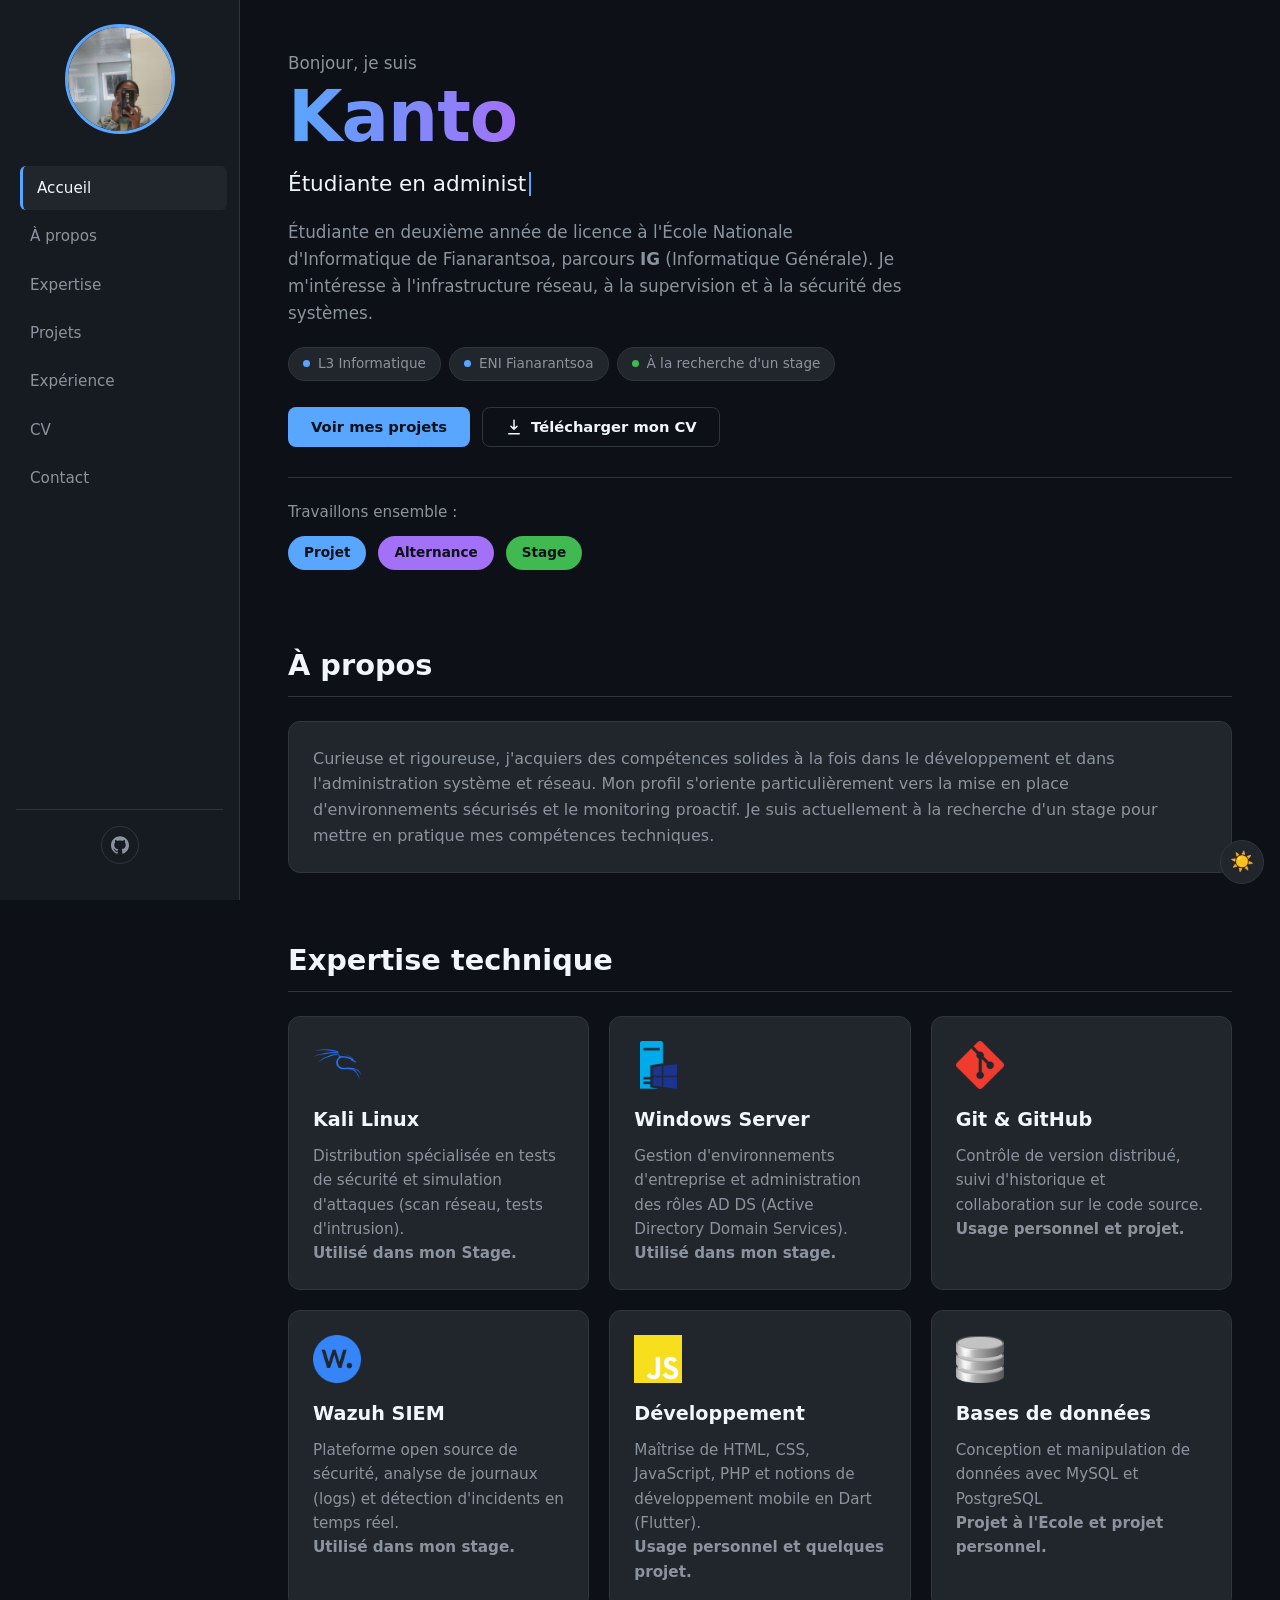
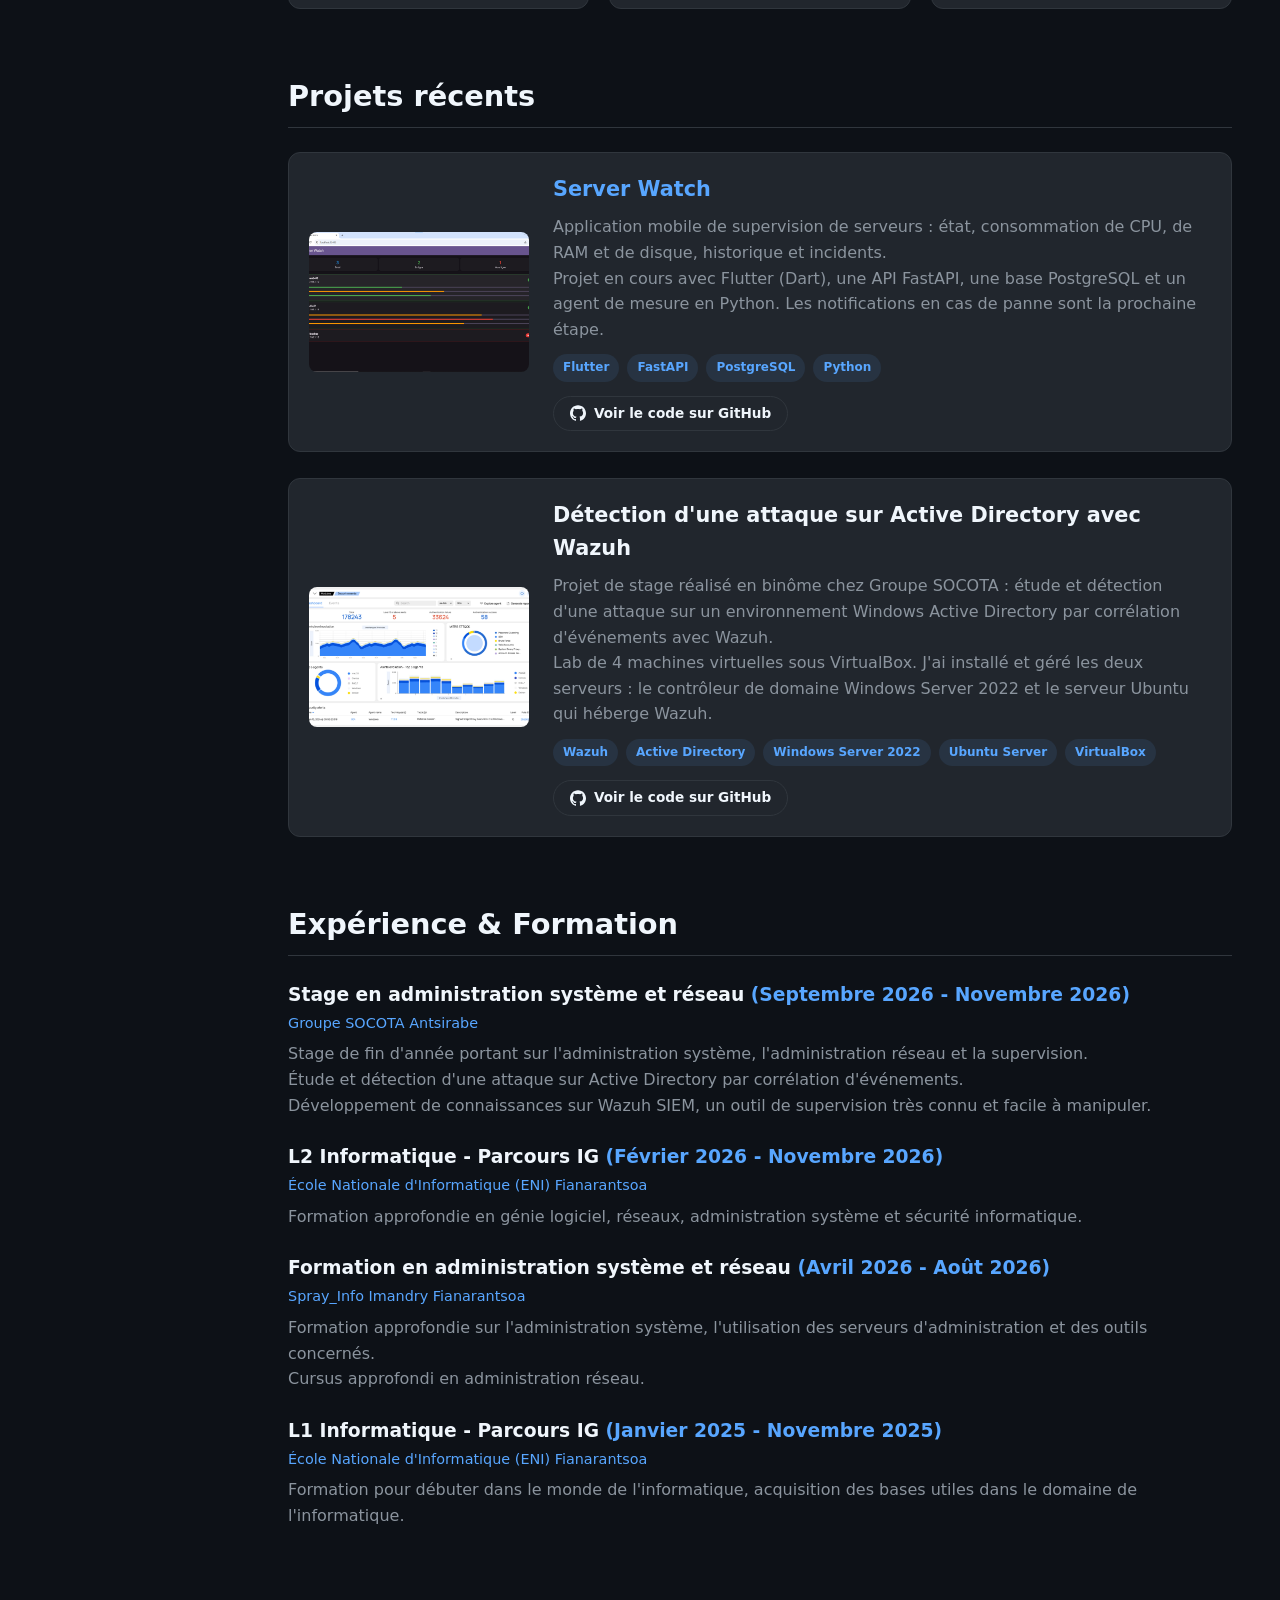
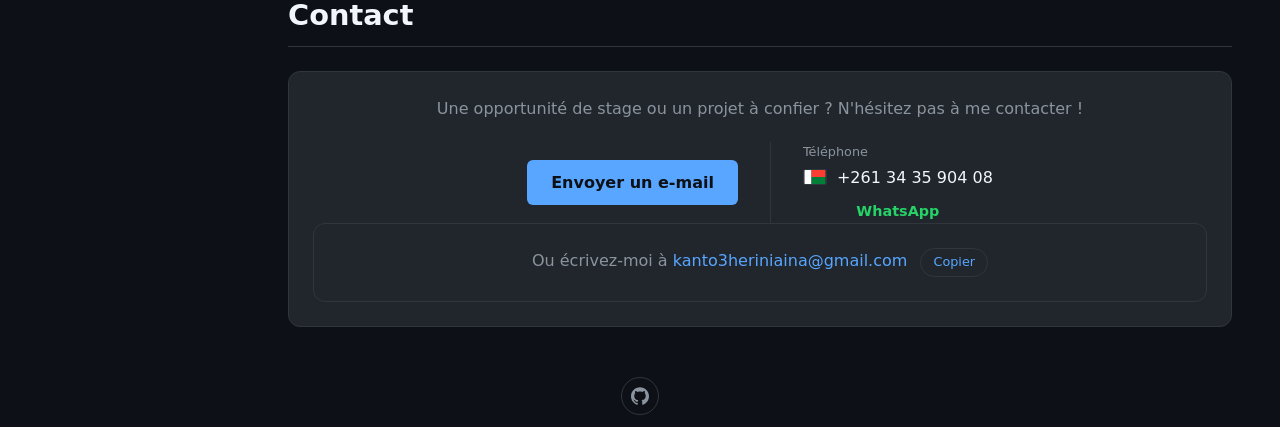
==== commit ba62a24a: "Ajout du mode sombre et mode claire; Ajout d'un CV" ====
--- a/index.html
+++ b/index.html
@@ -150,7 +150,8 @@
             <h3>Kali Linux</h3>
             <p>
               Distribution spécialisée en tests de sécurité et simulation
-              d'attaques (scan réseau, tests d'intrusion).
+              d'attaques (scan réseau, tests d'intrusion). <br>
+              <b>Utilisé dans mon Stage.</b>
             </p>
           </article>
 
@@ -159,7 +160,8 @@
             <h3>Windows Server</h3>
             <p>
               Gestion d'environnements d'entreprise et administration des rôles
-              AD DS (Active Directory Domain Services).
+              AD DS (Active Directory Domain Services). <br>
+              <b>Utilisé dans mon stage.</b>
             </p>
           </article>
 
@@ -168,7 +170,8 @@
             <h3>Git & GitHub</h3>
             <p>
               Contrôle de version distribué, suivi d'historique et collaboration
-              sur le code source.
+              sur le code source. <br>
+              <b>Usage personnel et projet.</b>
             </p>
           </article>
 
@@ -177,7 +180,8 @@
             <h3>Wazuh SIEM</h3>
             <p>
               Plateforme open source de sécurité, analyse de journaux (logs) et
-              détection d'incidents en temps réel.
+              détection d'incidents en temps réel. <br>
+            <b>  Utilisé dans mon stage.</b>
             </p>
           </article>
 
@@ -186,7 +190,8 @@
             <h3>Développement</h3>
             <p>
               Maîtrise de HTML, CSS, JavaScript, PHP et notions de développement
-              mobile en Dart (Flutter).
+              mobile en Dart (Flutter). <br>
+              <b>Usage personnel et quelques projet.</b>
             </p>
           </article>
 
@@ -194,7 +199,8 @@
             <img src="source/sqlitebrowser.png" alt="Bases de données" />
             <h3>Bases de données</h3>
             <p>
-              Conception et manipulation de données avec MySQL et PostgreSQL
+              Conception et manipulation de données avec MySQL et PostgreSQL <br>
+              <b>Projet à l'Ecole et projet personnel.</b>
             </p>
           </article>
         </div>
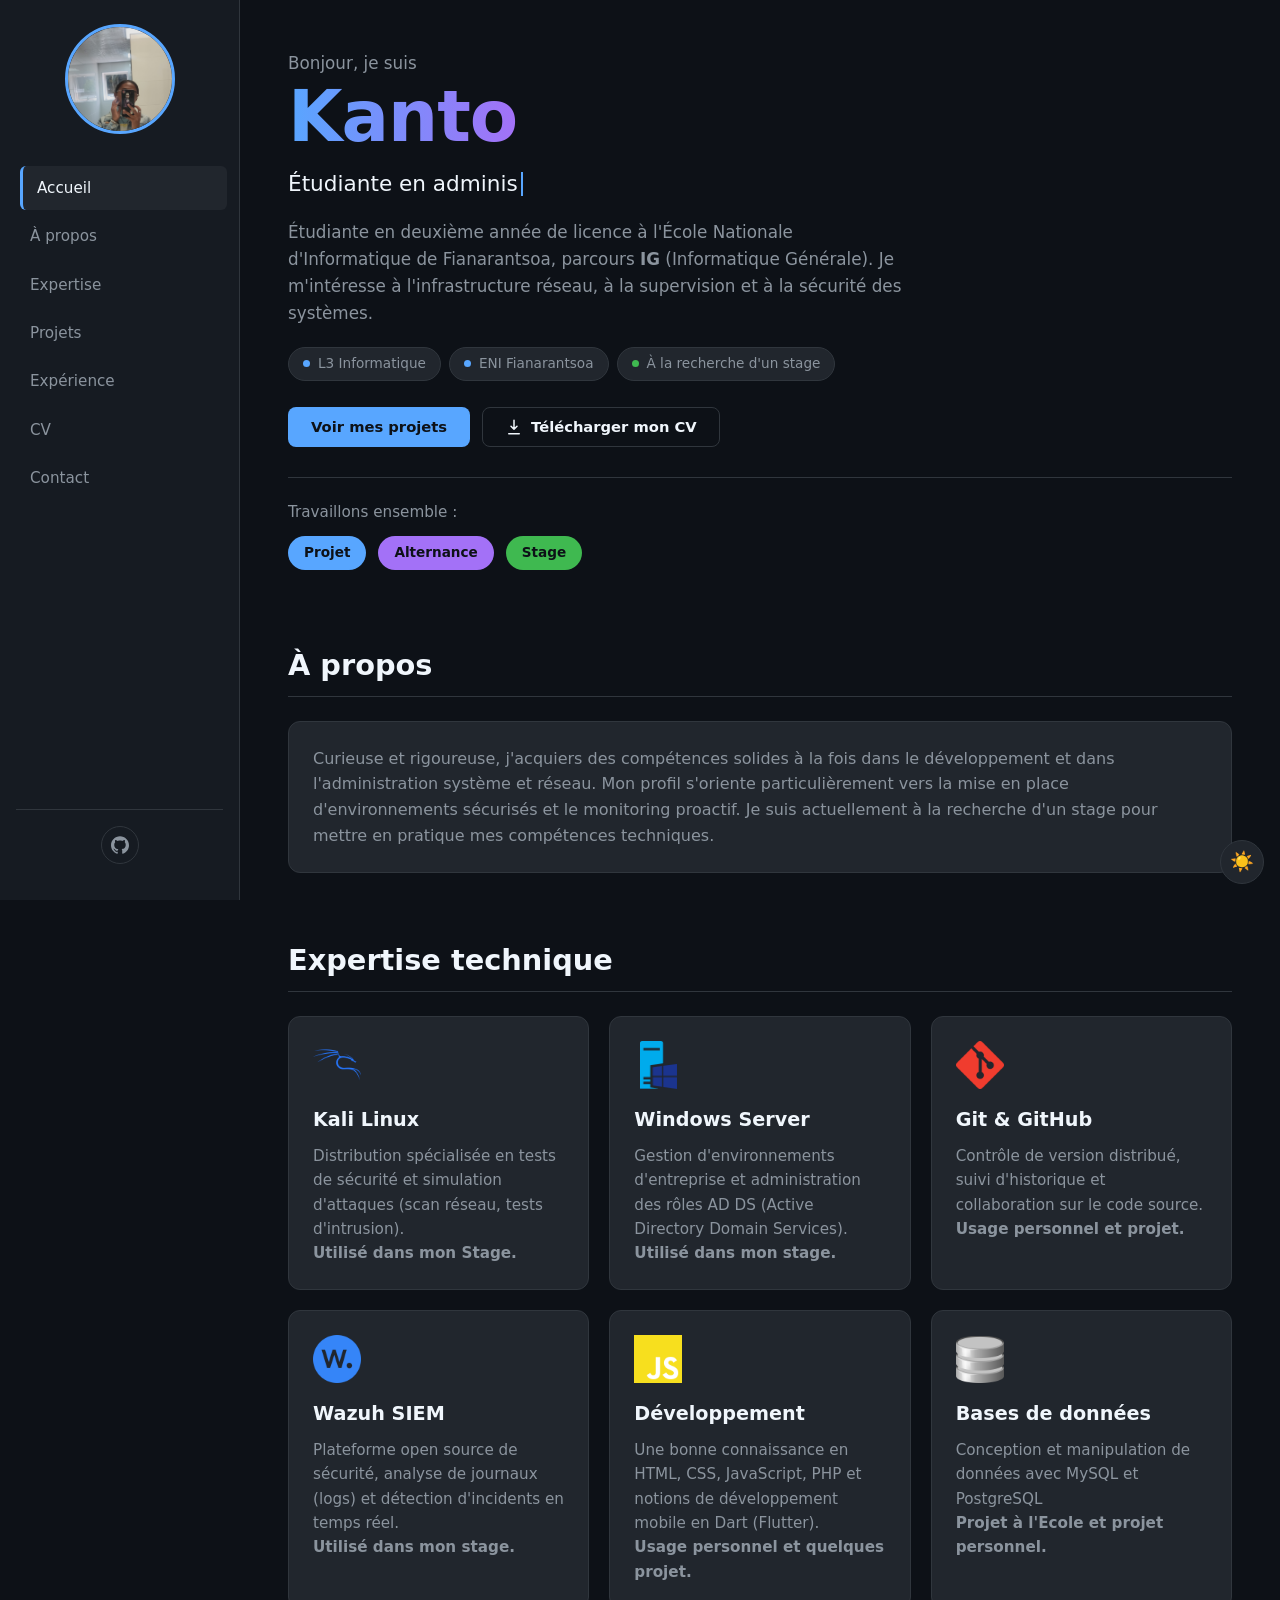
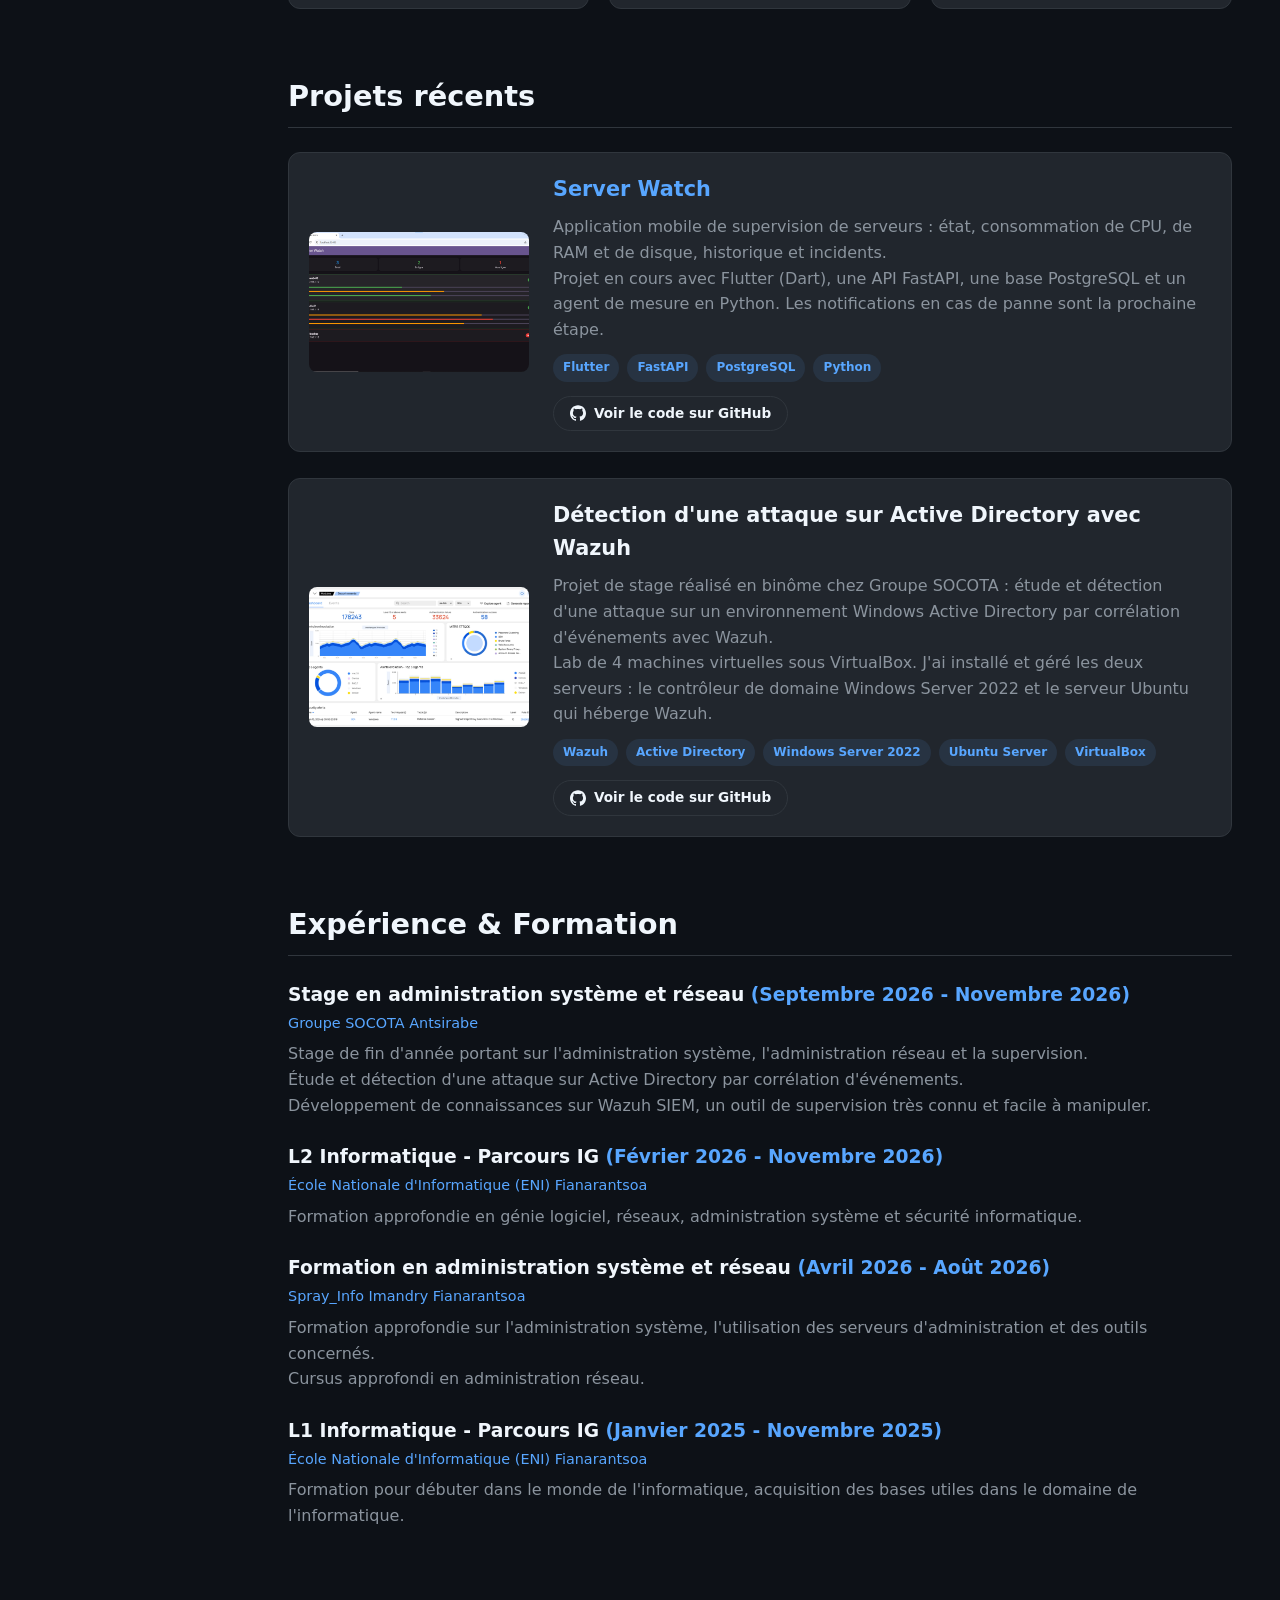
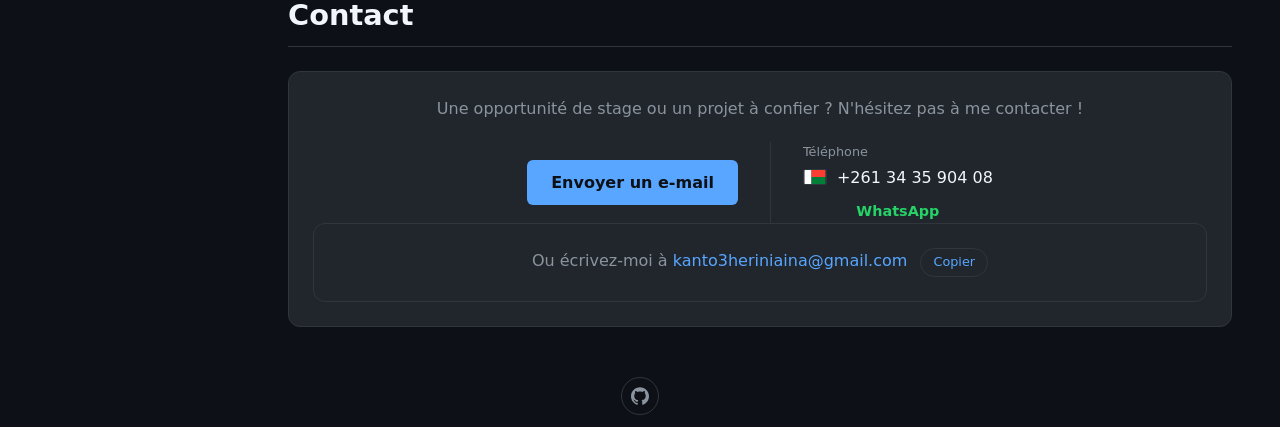
==== commit 287ca621: "Ajout du mode sombre et mode claire; Ajout d'un CV" ====
--- a/index.html
+++ b/index.html
@@ -86,46 +86,59 @@
 
     <!-- ===== CONTENU PRINCIPAL ===== -->
     <main>
-     <header id="accueil" class="hero-section">
-  <p class="hero-hello">Bonjour, je suis</p>
-  <h1><span class="span">Kanto</span></h1>
-
-  <p class="subtitle">
-    <span id="typing-text"></span><span class="curseur" aria-hidden="true"></span>
-  </p>
-
-  <p class="bio">
-    Étudiante en deuxième année de licence à l'École Nationale d'Informatique
-    de Fianarantsoa, parcours <strong>IG</strong> (Informatique Générale).
-    Je m'intéresse à l'infrastructure réseau, à la supervision et à la
-    sécurité des systèmes.
-  </p>
-
-  <ul class="hero-infos">
-    <li>L3 Informatique</li>
-    <li>ENI Fianarantsoa</li>
-    <li>À la recherche d'un stage</li>
-  </ul>
-
-  <div class="hero-actions">
-    <a href="#projets" class="btn-principal">Voir mes projets</a>
-    <a href="source/CV.pdf" download="CV-Kanto.pdf" class="btn-cv">
-      <svg viewBox="0 0 24 24" aria-hidden="true">
-        <path d="M12 3v12m0 0l-4-4m4 4l4-4M5 21h14" fill="none" stroke="currentColor" stroke-width="2" stroke-linecap="round" stroke-linejoin="round"/>
-      </svg>
-      Télécharger mon CV
-    </a>
-  </div>
-
-  <div class="devise-bloc">
-    <p class="devise-titre">Travaillons ensemble :</p>
-    <div class="devise-boutons">
-      <button class="btn-choix btn-projet" data-type="projet">Projet</button>
-      <button class="btn-choix btn-alternance" data-type="alternance">Alternance</button>
-      <button class="btn-choix btn-stage" data-type="stage">Stage</button>
-    </div>
-  </div>
-</header>
+      <header id="accueil" class="hero-section">
+        <p class="hero-hello">Bonjour, je suis</p>
+        <h1><span class="span">Kanto</span></h1>
+
+        <p class="subtitle">
+          <span id="typing-text"></span
+          ><span class="curseur" aria-hidden="true"></span>
+        </p>
+
+        <p class="bio">
+          Étudiante en deuxième année de licence à l'École Nationale
+          d'Informatique de Fianarantsoa, parcours
+          <strong>IG</strong> (Informatique Générale). Je m'intéresse à
+          l'infrastructure réseau, à la supervision et à la sécurité des
+          systèmes.
+        </p>
+
+        <ul class="hero-infos">
+          <li>L3 Informatique</li>
+          <li>ENI Fianarantsoa</li>
+          <li>À la recherche d'un stage</li>
+        </ul>
+
+        <div class="hero-actions">
+          <a href="#projets" class="btn-principal">Voir mes projets</a>
+          <a href="source/CV.pdf" download="CV-Kanto.pdf" class="btn-cv">
+            <svg viewBox="0 0 24 24" aria-hidden="true">
+              <path
+                d="M12 3v12m0 0l-4-4m4 4l4-4M5 21h14"
+                fill="none"
+                stroke="currentColor"
+                stroke-width="2"
+                stroke-linecap="round"
+                stroke-linejoin="round"
+              />
+            </svg>
+            Télécharger mon CV
+          </a>
+        </div>
+
+        <div class="devise-bloc">
+          <p class="devise-titre">Travaillons ensemble :</p>
+          <div class="devise-boutons">
+            <button class="btn-choix btn-projet" data-type="projet">
+              Projet
+            </button>
+            <button class="btn-choix btn-alternance" data-type="alternance">
+              Alternance
+            </button>
+            <button class="btn-choix btn-stage" data-type="stage">Stage</button>
+          </div>
+        </div>
+      </header>
 
       <section id="apropos" class="reveal">
         <h2>À propos</h2>
@@ -150,7 +163,7 @@
             <h3>Kali Linux</h3>
             <p>
               Distribution spécialisée en tests de sécurité et simulation
-              d'attaques (scan réseau, tests d'intrusion). <br>
+              d'attaques (scan réseau, tests d'intrusion). <br />
               <b>Utilisé dans mon Stage.</b>
             </p>
           </article>
@@ -160,7 +173,7 @@
             <h3>Windows Server</h3>
             <p>
               Gestion d'environnements d'entreprise et administration des rôles
-              AD DS (Active Directory Domain Services). <br>
+              AD DS (Active Directory Domain Services). <br />
               <b>Utilisé dans mon stage.</b>
             </p>
           </article>
@@ -170,7 +183,7 @@
             <h3>Git & GitHub</h3>
             <p>
               Contrôle de version distribué, suivi d'historique et collaboration
-              sur le code source. <br>
+              sur le code source. <br />
               <b>Usage personnel et projet.</b>
             </p>
           </article>
@@ -180,8 +193,8 @@
             <h3>Wazuh SIEM</h3>
             <p>
               Plateforme open source de sécurité, analyse de journaux (logs) et
-              détection d'incidents en temps réel. <br>
-            <b>  Utilisé dans mon stage.</b>
+              détection d'incidents en temps réel. <br />
+              <b> Utilisé dans mon stage.</b>
             </p>
           </article>
 
@@ -189,8 +202,8 @@
             <img src="source/javascript-light.png" alt="Développement" />
             <h3>Développement</h3>
             <p>
-              Maîtrise de HTML, CSS, JavaScript, PHP et notions de développement
-              mobile en Dart (Flutter). <br>
+              Une bonne connaissance en HTML, CSS, JavaScript, PHP et notions de
+              développement mobile en Dart (Flutter). <br />
               <b>Usage personnel et quelques projet.</b>
             </p>
           </article>
@@ -199,7 +212,8 @@
             <img src="source/sqlitebrowser.png" alt="Bases de données" />
             <h3>Bases de données</h3>
             <p>
-              Conception et manipulation de données avec MySQL et PostgreSQL <br>
+              Conception et manipulation de données avec MySQL et PostgreSQL
+              <br />
               <b>Projet à l'Ecole et projet personnel.</b>
             </p>
           </article>
